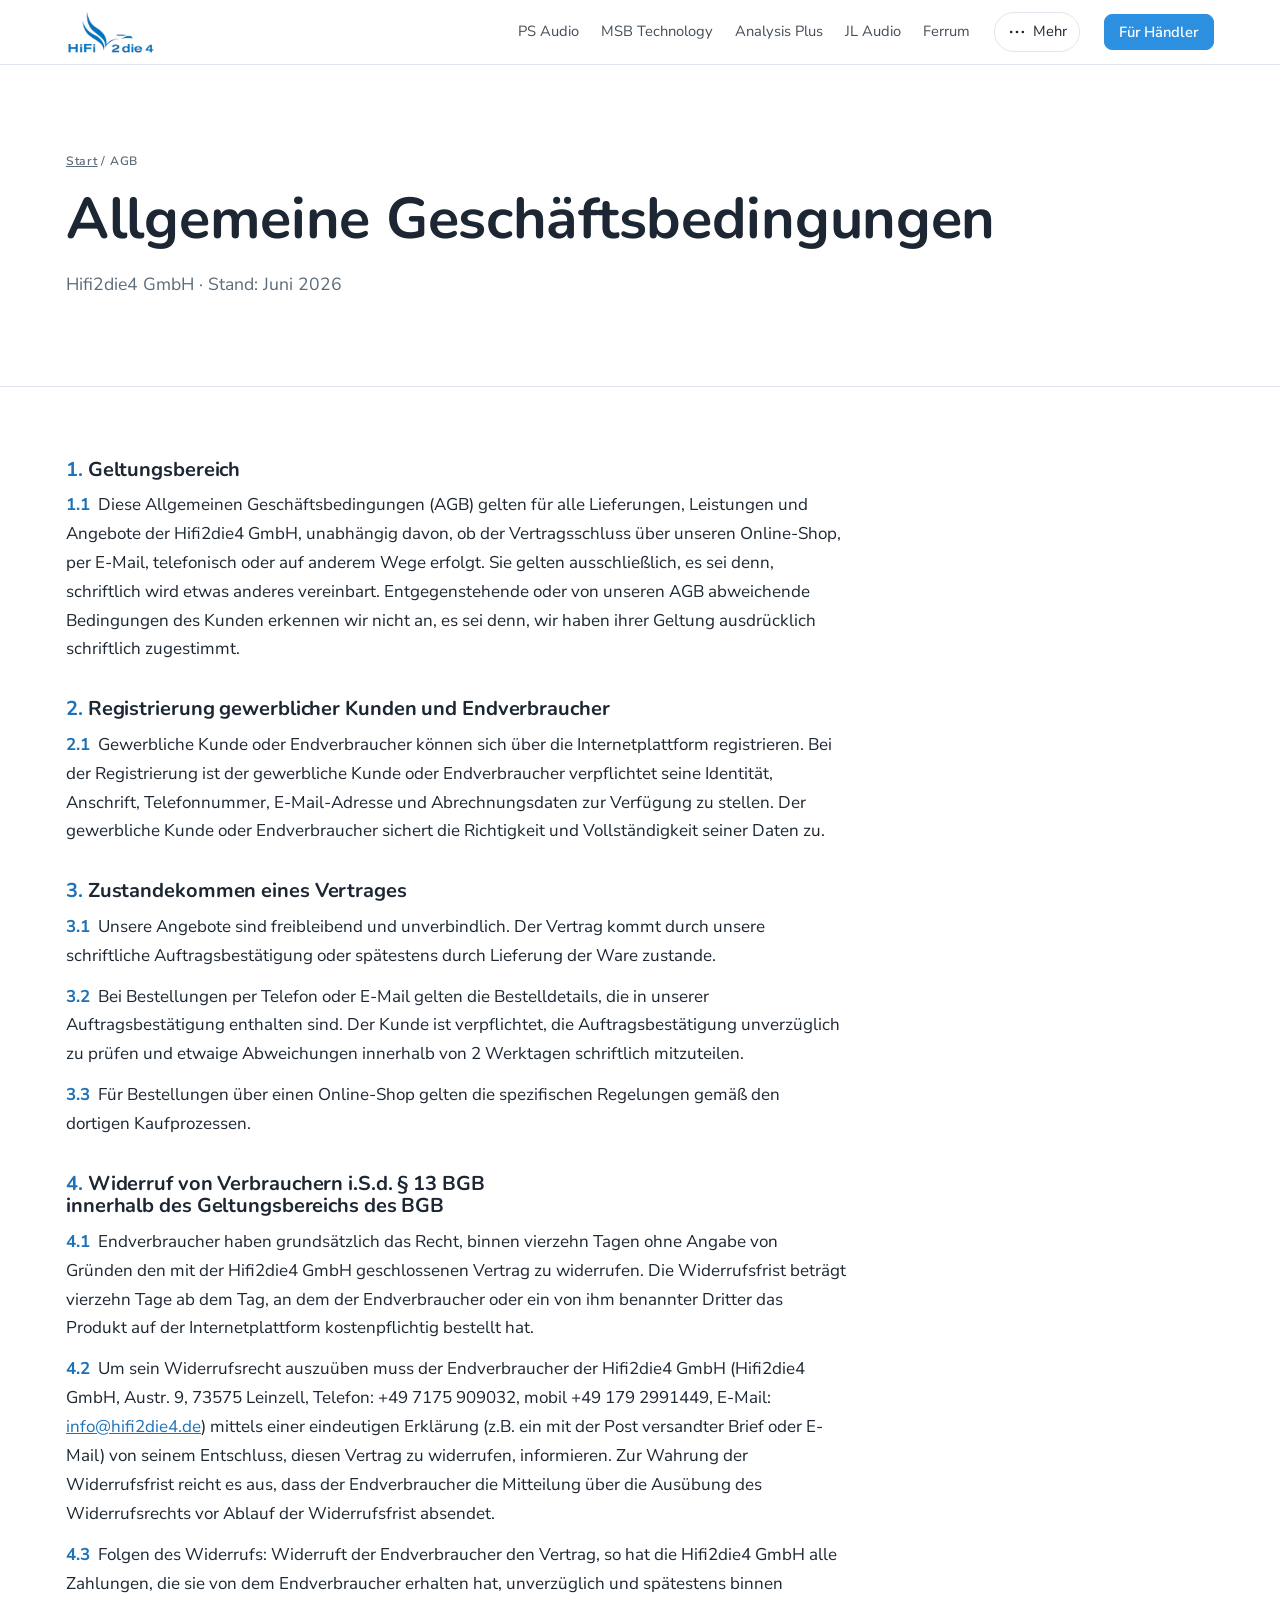
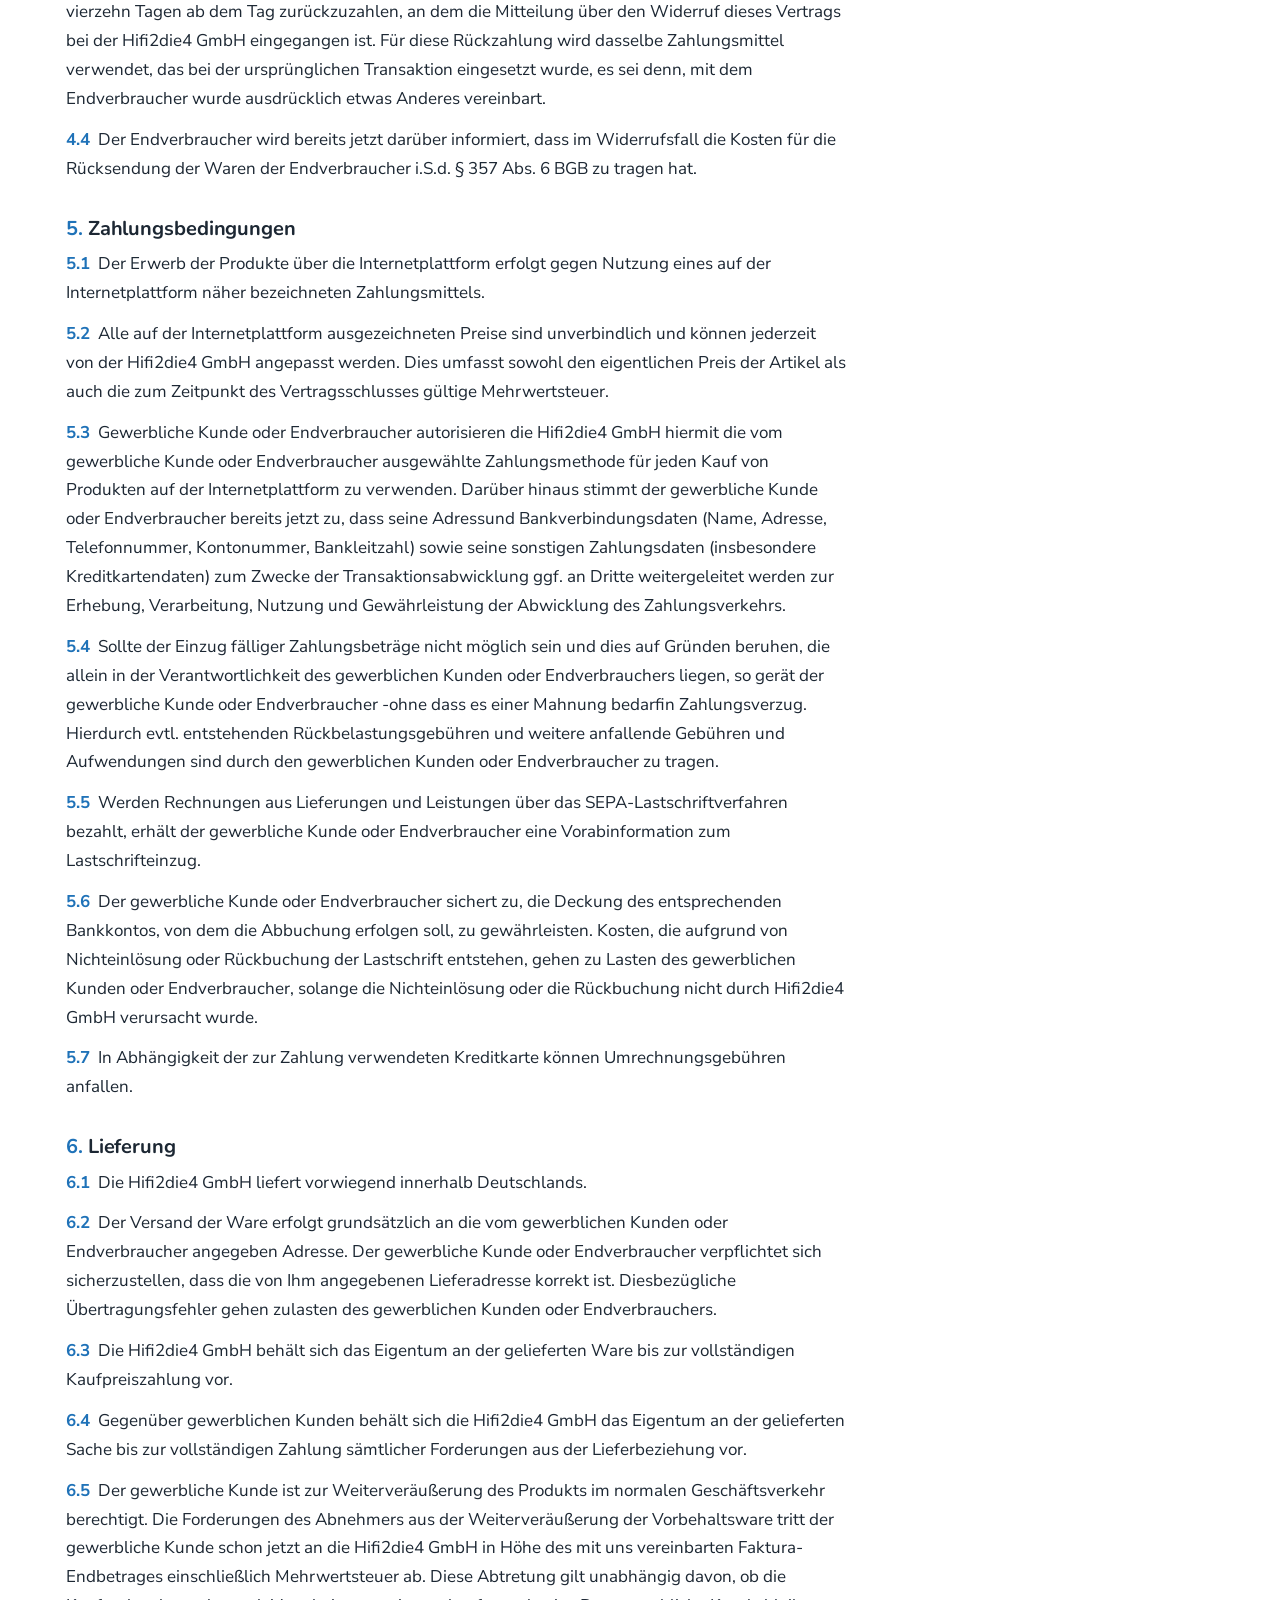
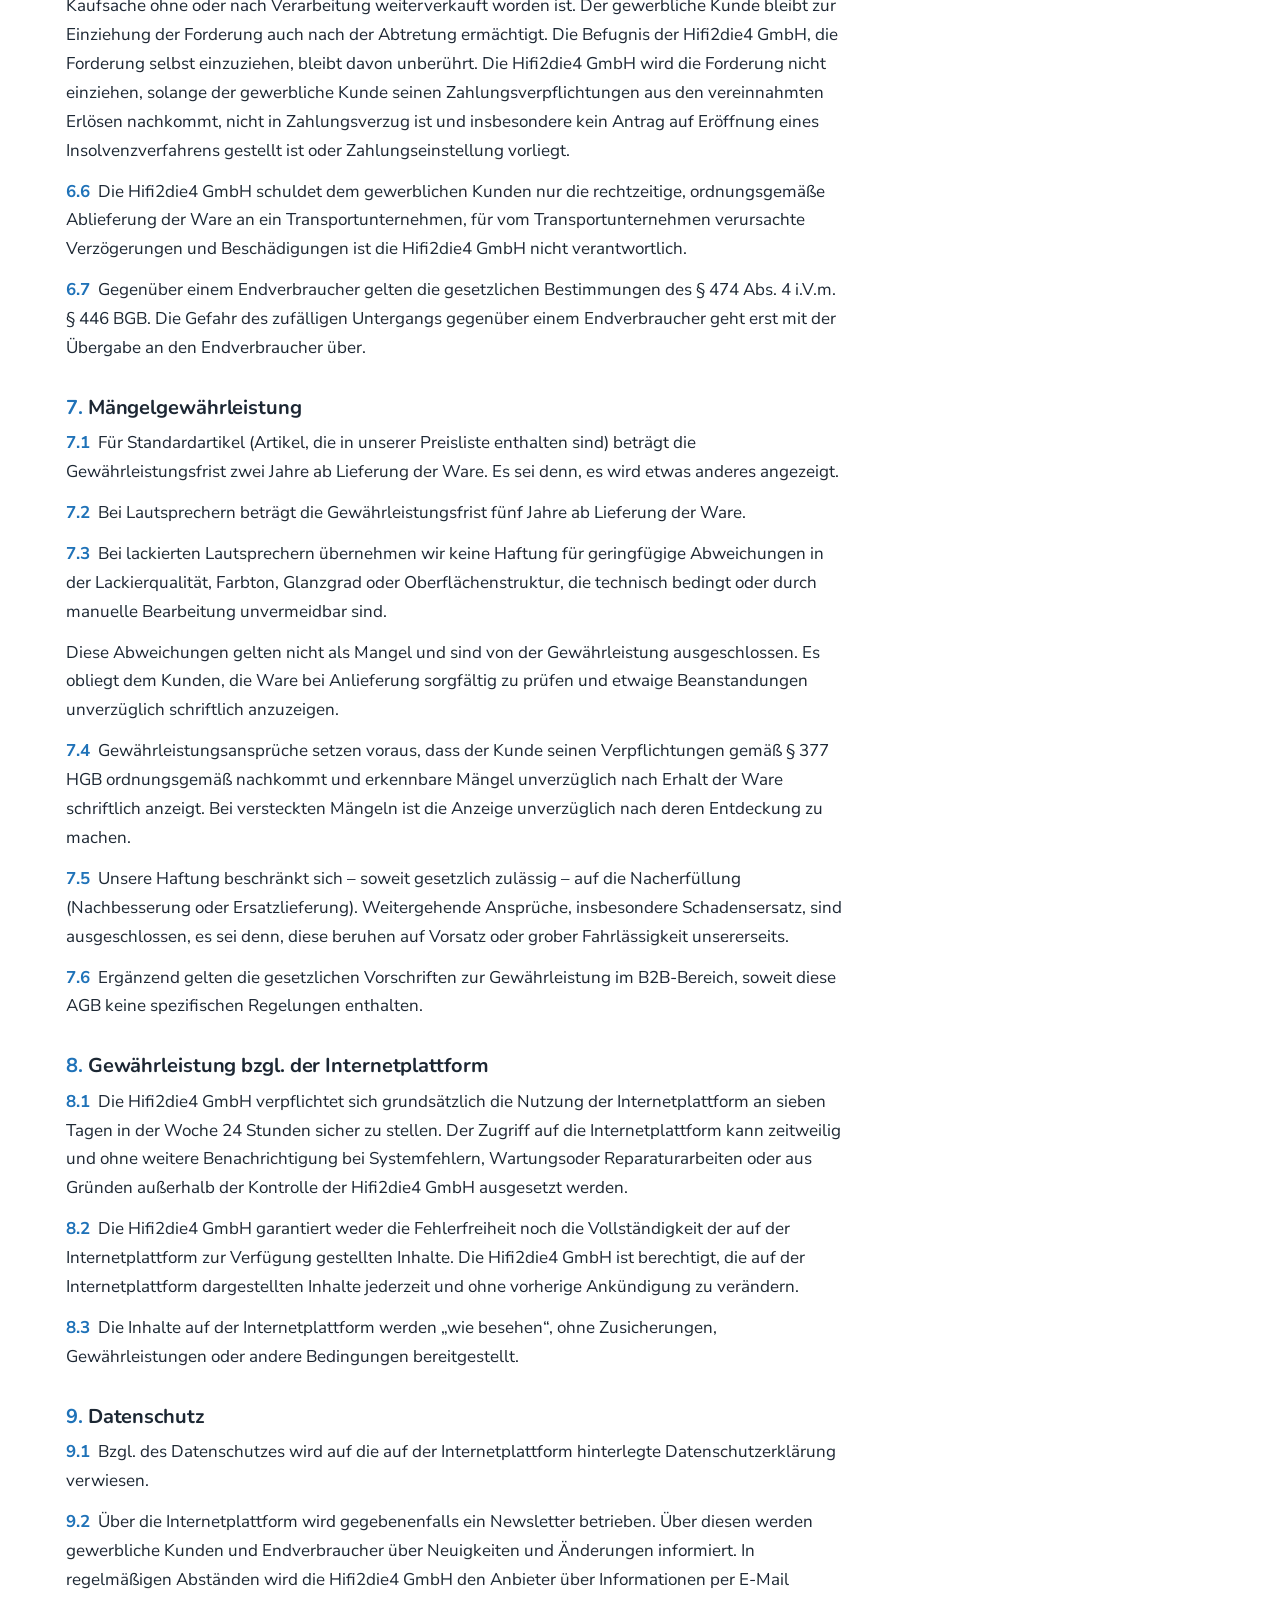
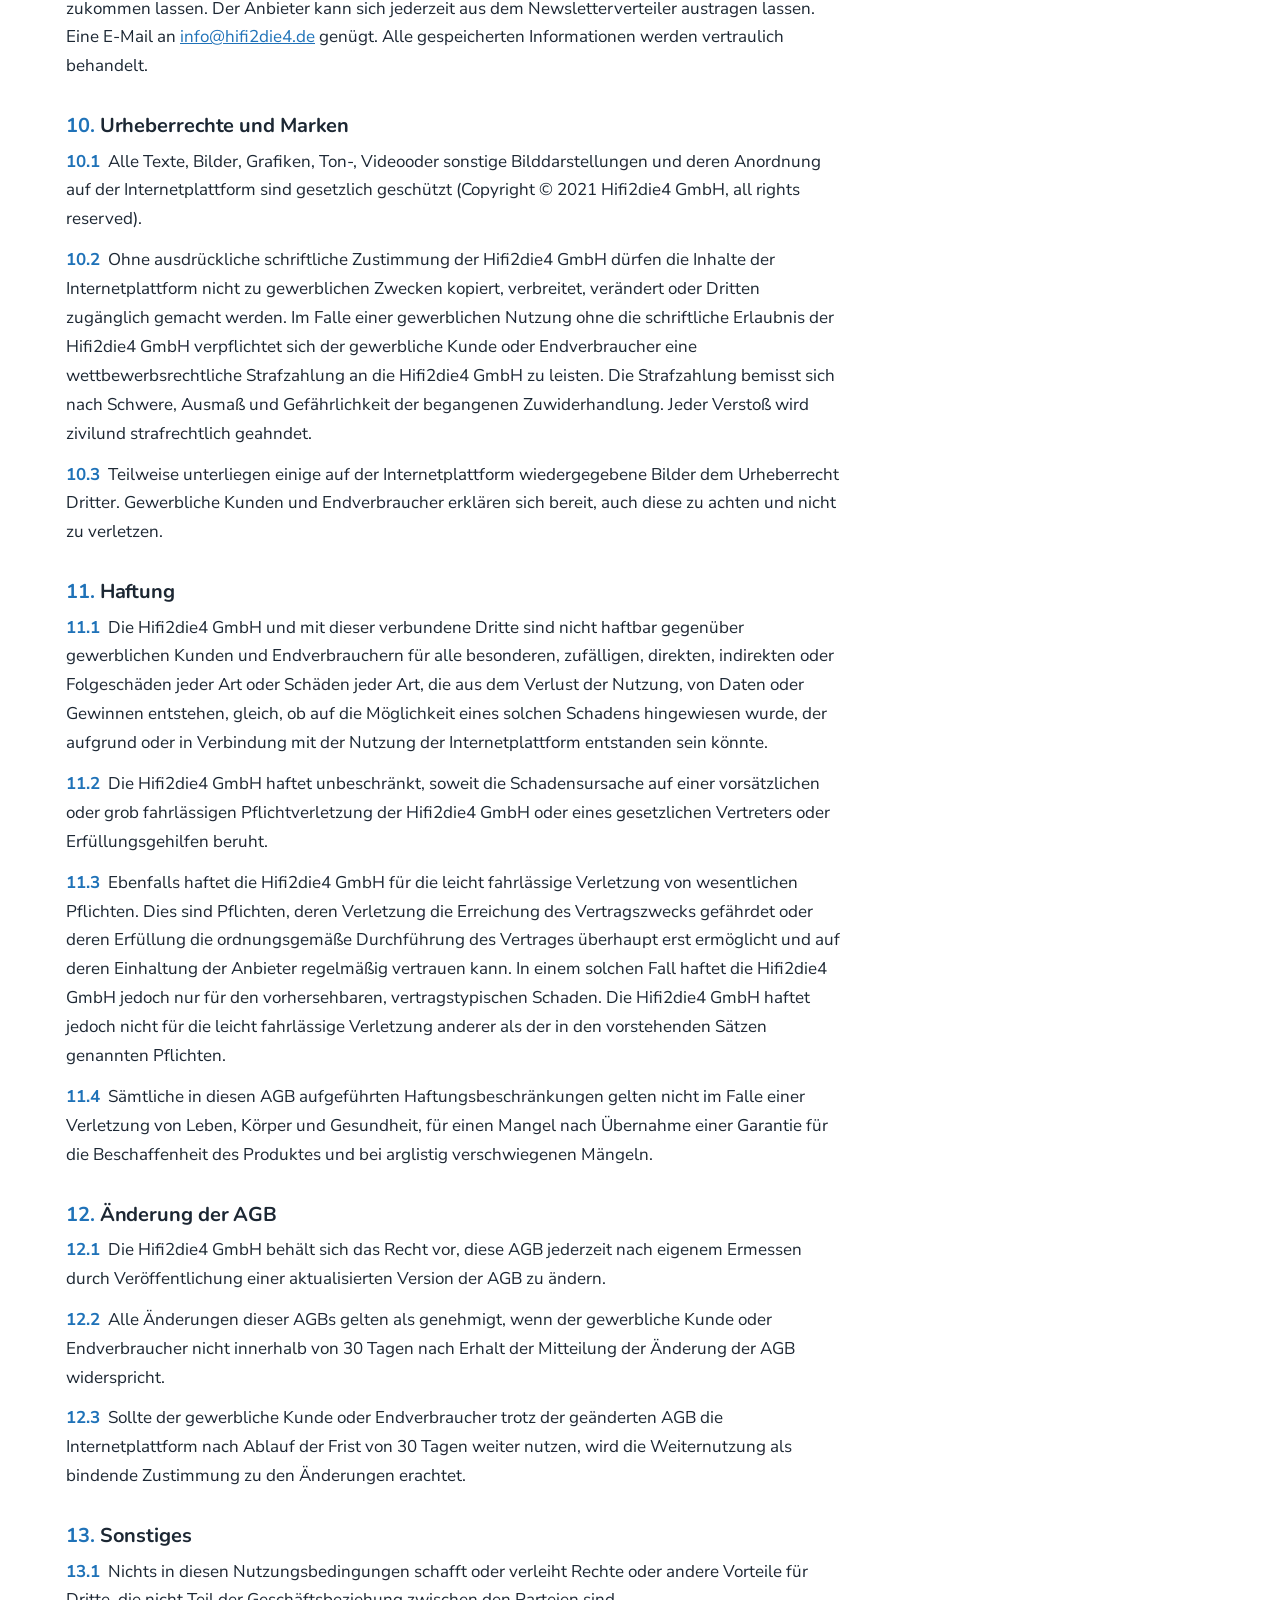
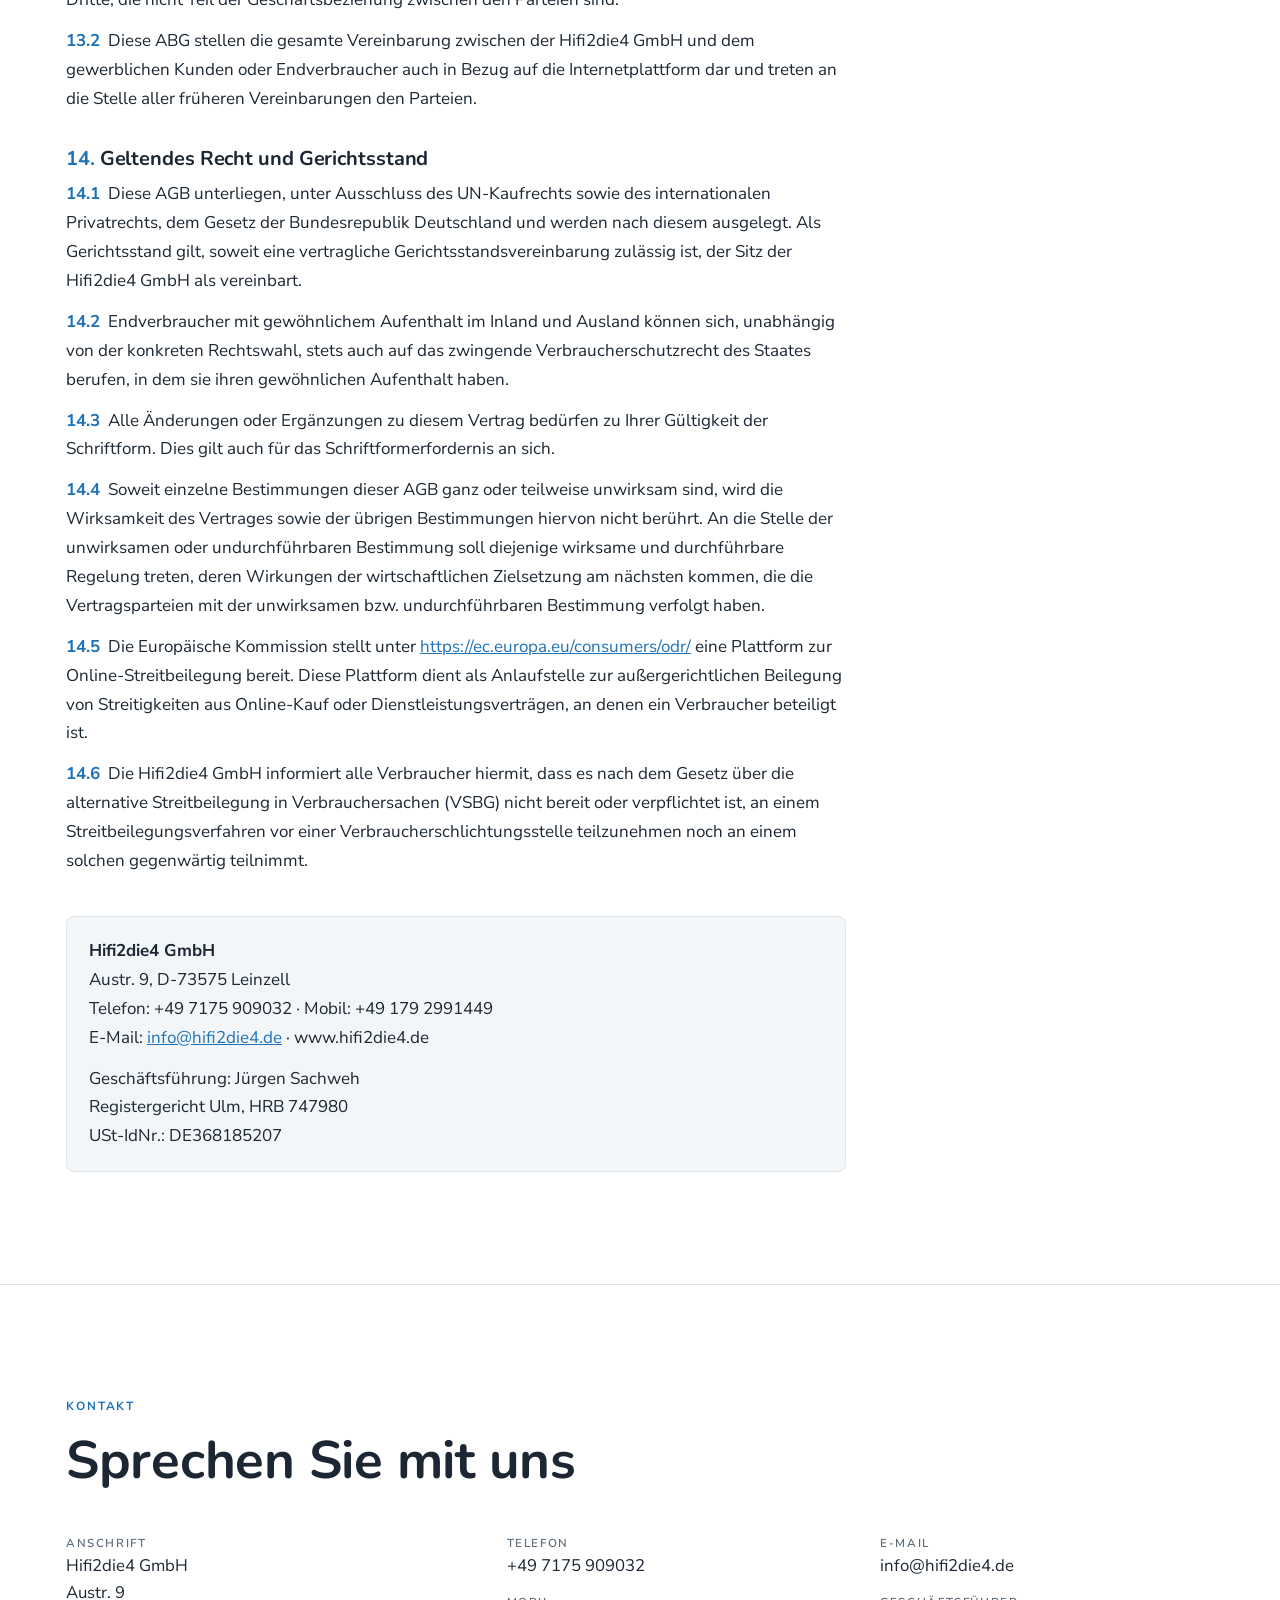
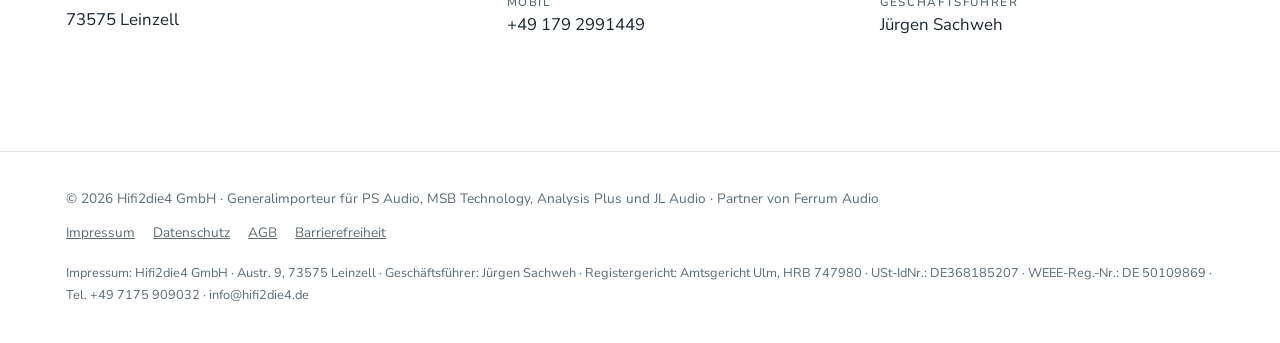
==== agb.html @ 5d8f7b79 "Impressum, AGB und Barrierefreiheitserklärung Co-Authored-By: Claude Opus 5.5 (1M context) <noreply@" ====
<!doctype html>
<html lang="de">
<head>
<meta name="robots" content="noindex, nofollow">
<meta charset="utf-8">
<meta name="viewport" content="width=device-width, initial-scale=1, viewport-fit=cover">
<title>Allgemeine Geschäftsbedingungen · Hifi2Die4</title>
<meta name="description" content="Hifi2die4 GmbH: Generalimporteur für PS Audio, MSB Technology, Analysis Plus und JL Audio, Partner von Ferrum Audio. Vertrieb an den Fachhandel in Deutschland und Österreich.">
<link rel="preconnect" href="https://fonts.googleapis.com">
<link rel="preconnect" href="https://fonts.gstatic.com" crossorigin>
<link rel="stylesheet" href="https://fonts.googleapis.com/css2?family=Nunito:wght@600;700;800&family=Nunito+Sans:opsz,wght@6..12,400;6..12,600;6..12,700&display=swap">
<link rel="stylesheet" href="assets/style.css?v=202610231520">
<style>body{margin:0}img{max-width:100%}[hidden]{display:none!important}</style>
</head>
<body>
<header class="top">
  <div class="wrap">
    <a class="brandmark" href="index.html" aria-label="Hifi2Die4 Startseite"><img src="assets/logo-crop.png" alt="HiFi 2 die 4"></a>
    <nav class="nav" aria-label="Hauptnavigation">
    <a href="ps-audio.html">PS Audio</a>
    <a href="msb-technology.html">MSB Technology</a>
    <a href="analysis-plus.html">Analysis Plus</a>
    <a href="jl-audio.html">JL Audio</a>
    <a href="ferrum-audio.html">Ferrum</a>
    </nav>
    <details class="more-menu">
      <summary aria-label="Weitere Seiten: Service, Testberichte, Kontakt"><span class="ico"><svg viewBox="0 0 24 24" aria-hidden="true"><circle cx="5" cy="12" r="1.6"/><circle cx="12" cy="12" r="1.6"/><circle cx="19" cy="12" r="1.6"/></svg></span><span class="lbl">Mehr</span></summary>
      <div class="menu-panel">
        <div class="menu-brands"><a href="ps-audio.html">PS Audio</a><a href="msb-technology.html">MSB Technology</a><a href="analysis-plus.html">Analysis Plus</a><a href="jl-audio.html">JL Audio</a><a href="ferrum-audio.html">Ferrum</a></div>
        <a href="index.html#service"><span class="ico"><svg viewBox="0 0 24 24" aria-hidden="true"><path d="M14.7 6.3a4 4 0 0 0-5.4 5.1L4 16.7V20h3.3l5.3-5.3a4 4 0 0 0 5.1-5.4l-2.6 2.6-2.4-.6-.6-2.4z"/></svg></span><span><strong>Service</strong><small>Probehören, Einstellhilfe, Reparatur</small></span></a>
        <a href="index.html#testberichte"><span class="ico"><svg viewBox="0 0 24 24" aria-hidden="true"><rect x="4" y="4" width="16" height="16" rx="3"/><path d="M8 9h8M8 13h8M8 17h5"/></svg></span><span><strong>Testberichte</strong><small>Tests aus der Fachpresse</small></span></a>
        <a href="#kontakt"><span class="ico"><svg viewBox="0 0 24 24" aria-hidden="true"><path d="M6.6 4h2.6l1.3 4-2 1.3a11 11 0 0 0 6.2 6.2l1.3-2 4 1.3v2.6A2 2 0 0 1 18 20 14 14 0 0 1 4 6a2 2 0 0 1 2.6-2z"/></svg></span><span><strong>Kontakt</strong><small>Telefon, E-Mail, Anschrift</small></span></a>
      </div>
    </details>
    <a class="btn" href="index.html#haendler">Für Händler</a>
  </div>
</header>
<main>
<div class="page-head legal-head">
  <div class="wrap">
    <div class="copy">
      <span class="crumbs"><a href="index.html">Start</a> / AGB</span>
      <h1>Allgemeine Geschäftsbedingungen</h1>
      <p>Hifi2die4 GmbH · Stand: Juni 2026</p>
    </div>
  </div>
</div>

<section class="legal-page">
  <div class="wrap prose agb">
<h2><span>1.</span> Geltungsbereich</h2>
<p><span class="no">1.1</span> Diese Allgemeinen Geschäftsbedingungen (AGB) gelten für alle Lieferungen, Leistungen und Angebote der Hifi2die4 GmbH, unabhängig davon, ob der Vertragsschluss über unseren Online-Shop, per E-Mail, telefonisch oder auf anderem Wege erfolgt. Sie gelten ausschließlich, es sei denn, schriftlich wird etwas anderes vereinbart. Entgegenstehende oder von unseren AGB abweichende Bedingungen des Kunden erkennen wir nicht an, es sei denn, wir haben ihrer Geltung ausdrücklich schriftlich zugestimmt.</p>
<h2><span>2.</span> Registrierung gewerblicher Kunden und Endverbraucher</h2>
<p><span class="no">2.1</span> Gewerbliche Kunde oder Endverbraucher können sich über die Internetplattform registrieren. Bei der Registrierung ist der gewerbliche Kunde oder Endverbraucher verpflichtet seine Identität, Anschrift, Telefonnummer, E-Mail-Adresse und Abrechnungsdaten zur Verfügung zu stellen. Der gewerbliche Kunde oder Endverbraucher sichert die Richtigkeit und Vollständigkeit seiner Daten zu.</p>
<h2><span>3.</span> Zustandekommen eines Vertrages</h2>
<p><span class="no">3.1</span> Unsere Angebote sind freibleibend und unverbindlich. Der Vertrag kommt durch unsere schriftliche Auftragsbestätigung oder spätestens durch Lieferung der Ware zustande.</p>
<p><span class="no">3.2</span> Bei Bestellungen per Telefon oder E-Mail gelten die Bestelldetails, die in unserer Auftragsbestätigung enthalten sind. Der Kunde ist verpflichtet, die Auftragsbestätigung unverzüglich zu prüfen und etwaige Abweichungen innerhalb von 2 Werktagen schriftlich mitzuteilen.</p>
<p><span class="no">3.3</span> Für Bestellungen über einen Online-Shop gelten die spezifischen Regelungen gemäß den dortigen Kaufprozessen.</p>
<h2><span>4.</span> Widerruf von Verbrauchern i.S.d. § 13 BGB innerhalb des Geltungsbereichs des BGB</h2>
<p><span class="no">4.1</span> Endverbraucher haben grundsätzlich das Recht, binnen vierzehn Tagen ohne Angabe von Gründen den mit der Hifi2die4 GmbH geschlossenen Vertrag zu widerrufen. Die Widerrufsfrist beträgt vierzehn Tage ab dem Tag, an dem der Endverbraucher oder ein von ihm benannter Dritter das Produkt auf der Internetplattform kostenpflichtig bestellt hat.</p>
<p><span class="no">4.2</span> Um sein Widerrufsrecht auszuüben muss der Endverbraucher der Hifi2die4 GmbH (Hifi2die4 GmbH, Austr. 9, 73575 Leinzell, Telefon: +49 7175 909032, mobil +49 179 2991449, E-Mail: <a href="mailto:info@hifi2die4.de">info@hifi2die4.de</a>) mittels einer eindeutigen Erklärung (z.B. ein mit der Post versandter Brief oder E-Mail) von seinem Entschluss, diesen Vertrag zu widerrufen, informieren. Zur Wahrung der Widerrufsfrist reicht es aus, dass der Endverbraucher die Mitteilung über die Ausübung des Widerrufsrechts vor Ablauf der Widerrufsfrist absendet.</p>
<p><span class="no">4.3</span> Folgen des Widerrufs: Widerruft der Endverbraucher den Vertrag, so hat die Hifi2die4 GmbH alle Zahlungen, die sie von dem Endverbraucher erhalten hat, unverzüglich und spätestens binnen vierzehn Tagen ab dem Tag zurückzuzahlen, an dem die Mitteilung über den Widerruf dieses Vertrags bei der Hifi2die4 GmbH eingegangen ist. Für diese Rückzahlung wird dasselbe Zahlungsmittel verwendet, das bei der ursprünglichen Transaktion eingesetzt wurde, es sei denn, mit dem Endverbraucher wurde ausdrücklich etwas Anderes vereinbart.</p>
<p><span class="no">4.4</span> Der Endverbraucher wird bereits jetzt darüber informiert, dass im Widerrufsfall die Kosten für die Rücksendung der Waren der Endverbraucher i.S.d. § 357 Abs. 6 BGB zu tragen hat.</p>
<h2><span>5.</span> Zahlungsbedingungen</h2>
<p><span class="no">5.1</span> Der Erwerb der Produkte über die Internetplattform erfolgt gegen Nutzung eines auf der Internetplattform näher bezeichneten Zahlungsmittels.</p>
<p><span class="no">5.2</span> Alle auf der Internetplattform ausgezeichneten Preise sind unverbindlich und können jederzeit von der Hifi2die4 GmbH angepasst werden. Dies umfasst sowohl den eigentlichen Preis der Artikel als auch die zum Zeitpunkt des Vertragsschlusses gültige Mehrwertsteuer.</p>
<p><span class="no">5.3</span> Gewerbliche Kunde oder Endverbraucher autorisieren die Hifi2die4 GmbH hiermit die vom gewerbliche Kunde oder Endverbraucher ausgewählte Zahlungsmethode für jeden Kauf von Produkten auf der Internetplattform zu verwenden. Darüber hinaus stimmt der gewerbliche Kunde oder Endverbraucher bereits jetzt zu, dass seine Adressund Bankverbindungsdaten (Name, Adresse, Telefonnummer, Kontonummer, Bankleitzahl) sowie seine sonstigen Zahlungsdaten (insbesondere Kreditkartendaten) zum Zwecke der Transaktionsabwicklung ggf. an Dritte weitergeleitet werden zur Erhebung, Verarbeitung, Nutzung und Gewährleistung der Abwicklung des Zahlungsverkehrs.</p>
<p><span class="no">5.4</span> Sollte der Einzug fälliger Zahlungsbeträge nicht möglich sein und dies auf Gründen beruhen, die allein in der Verantwortlichkeit des gewerblichen Kunden oder Endverbrauchers liegen, so gerät der gewerbliche Kunde oder Endverbraucher -ohne dass es einer Mahnung bedarfin Zahlungsverzug. Hierdurch evtl. entstehenden Rückbelastungsgebühren und weitere anfallende Gebühren und Aufwendungen sind durch den gewerblichen Kunden oder Endverbraucher zu tragen.</p>
<p><span class="no">5.5</span> Werden Rechnungen aus Lieferungen und Leistungen über das SEPA-Lastschriftverfahren bezahlt, erhält der gewerbliche Kunde oder Endverbraucher eine Vorabinformation zum Lastschrifteinzug.</p>
<p><span class="no">5.6</span> Der gewerbliche Kunde oder Endverbraucher sichert zu, die Deckung des entsprechenden Bankkontos, von dem die Abbuchung erfolgen soll, zu gewährleisten. Kosten, die aufgrund von Nichteinlösung oder Rückbuchung der Lastschrift entstehen, gehen zu Lasten des gewerblichen Kunden oder Endverbraucher, solange die Nichteinlösung oder die Rückbuchung nicht durch Hifi2die4 GmbH verursacht wurde.</p>
<p><span class="no">5.7</span> In Abhängigkeit der zur Zahlung verwendeten Kreditkarte können Umrechnungsgebühren anfallen.</p>
<h2><span>6.</span> Lieferung</h2>
<p><span class="no">6.1</span> Die Hifi2die4 GmbH liefert vorwiegend innerhalb Deutschlands.</p>
<p><span class="no">6.2</span> Der Versand der Ware erfolgt grundsätzlich an die vom gewerblichen Kunden oder Endverbraucher angegeben Adresse. Der gewerbliche Kunde oder Endverbraucher verpflichtet sich sicherzustellen, dass die von Ihm angegebenen Lieferadresse korrekt ist. Diesbezügliche Übertragungsfehler gehen zulasten des gewerblichen Kunden oder Endverbrauchers.</p>
<p><span class="no">6.3</span> Die Hifi2die4 GmbH behält sich das Eigentum an der gelieferten Ware bis zur vollständigen Kaufpreiszahlung vor.</p>
<p><span class="no">6.4</span> Gegenüber gewerblichen Kunden behält sich die Hifi2die4 GmbH das Eigentum an der gelieferten Sache bis zur vollständigen Zahlung sämtlicher Forderungen aus der Lieferbeziehung vor.</p>
<p><span class="no">6.5</span> Der gewerbliche Kunde ist zur Weiterveräußerung des Produkts im normalen Geschäftsverkehr berechtigt. Die Forderungen des Abnehmers aus der Weiterveräußerung der Vorbehaltsware tritt der gewerbliche Kunde schon jetzt an die Hifi2die4 GmbH in Höhe des mit uns vereinbarten Faktura-Endbetrages einschließlich Mehrwertsteuer ab. Diese Abtretung gilt unabhängig davon, ob die Kaufsache ohne oder nach Verarbeitung weiterverkauft worden ist. Der gewerbliche Kunde bleibt zur Einziehung der Forderung auch nach der Abtretung ermächtigt. Die Befugnis der Hifi2die4 GmbH, die Forderung selbst einzuziehen, bleibt davon unberührt. Die Hifi2die4 GmbH wird die Forderung nicht einziehen, solange der gewerbliche Kunde seinen Zahlungsverpflichtungen aus den vereinnahmten Erlösen nachkommt, nicht in Zahlungsverzug ist und insbesondere kein Antrag auf Eröffnung eines Insolvenzverfahrens gestellt ist oder Zahlungseinstellung vorliegt.</p>
<p><span class="no">6.6</span> Die Hifi2die4 GmbH schuldet dem gewerblichen Kunden nur die rechtzeitige, ordnungsgemäße Ablieferung der Ware an ein Transportunternehmen, für vom Transportunternehmen verursachte Verzögerungen und Beschädigungen ist die Hifi2die4 GmbH nicht verantwortlich.</p>
<p><span class="no">6.7</span> Gegenüber einem Endverbraucher gelten die gesetzlichen Bestimmungen des § 474 Abs. 4 i.V.m. § 446 BGB. Die Gefahr des zufälligen Untergangs gegenüber einem Endverbraucher geht erst mit der Übergabe an den Endverbraucher über.</p>
<h2><span>7.</span> Mängelgewährleistung</h2>
<p><span class="no">7.1</span> Für Standardartikel (Artikel, die in unserer Preisliste enthalten sind) beträgt die Gewährleistungsfrist zwei Jahre ab Lieferung der Ware. Es sei denn, es wird etwas anderes angezeigt.</p>
<p><span class="no">7.2</span> Bei Lautsprechern beträgt die Gewährleistungsfrist fünf Jahre ab Lieferung der Ware.</p>
<p><span class="no">7.3</span> Bei lackierten Lautsprechern übernehmen wir keine Haftung für geringfügige Abweichungen in der Lackierqualität, Farbton, Glanzgrad oder Oberflächenstruktur, die technisch bedingt oder durch manuelle Bearbeitung unvermeidbar sind.</p>
<p>Diese Abweichungen gelten nicht als Mangel und sind von der Gewährleistung ausgeschlossen. Es obliegt dem Kunden, die Ware bei Anlieferung sorgfältig zu prüfen und etwaige Beanstandungen unverzüglich schriftlich anzuzeigen.</p>
<p><span class="no">7.4</span> Gewährleistungsansprüche setzen voraus, dass der Kunde seinen Verpflichtungen gemäß § 377 HGB ordnungsgemäß nachkommt und erkennbare Mängel unverzüglich nach Erhalt der Ware schriftlich anzeigt. Bei versteckten Mängeln ist die Anzeige unverzüglich nach deren Entdeckung zu machen.</p>
<p><span class="no">7.5</span> Unsere Haftung beschränkt sich – soweit gesetzlich zulässig – auf die Nacherfüllung (Nachbesserung oder Ersatzlieferung). Weitergehende Ansprüche, insbesondere Schadensersatz, sind ausgeschlossen, es sei denn, diese beruhen auf Vorsatz oder grober Fahrlässigkeit unsererseits.</p>
<p><span class="no">7.6</span> Ergänzend gelten die gesetzlichen Vorschriften zur Gewährleistung im B2B-Bereich, soweit diese AGB keine spezifischen Regelungen enthalten.</p>
<h2><span>8.</span> Gewährleistung bzgl. der Internetplattform</h2>
<p><span class="no">8.1</span> Die Hifi2die4 GmbH verpflichtet sich grundsätzlich die Nutzung der Internetplattform an sieben Tagen in der Woche 24 Stunden sicher zu stellen. Der Zugriff auf die Internetplattform kann zeitweilig und ohne weitere Benachrichtigung bei Systemfehlern, Wartungsoder Reparaturarbeiten oder aus Gründen außerhalb der Kontrolle der Hifi2die4 GmbH ausgesetzt werden.</p>
<p><span class="no">8.2</span> Die Hifi2die4 GmbH garantiert weder die Fehlerfreiheit noch die Vollständigkeit der auf der Internetplattform zur Verfügung gestellten Inhalte. Die Hifi2die4 GmbH ist berechtigt, die auf der Internetplattform dargestellten Inhalte jederzeit und ohne vorherige Ankündigung zu verändern.</p>
<p><span class="no">8.3</span> Die Inhalte auf der Internetplattform werden „wie besehen“, ohne Zusicherungen, Gewährleistungen oder andere Bedingungen bereitgestellt.</p>
<h2><span>9.</span> Datenschutz</h2>
<p><span class="no">9.1</span> Bzgl. des Datenschutzes wird auf die auf der Internetplattform hinterlegte Datenschutzerklärung verwiesen.</p>
<p><span class="no">9.2</span> Über die Internetplattform wird gegebenenfalls ein Newsletter betrieben. Über diesen werden gewerbliche Kunden und Endverbraucher über Neuigkeiten und Änderungen informiert. In regelmäßigen Abständen wird die Hifi2die4 GmbH den Anbieter über Informationen per E-Mail zukommen lassen. Der Anbieter kann sich jederzeit aus dem Newsletterverteiler austragen lassen. Eine E-Mail an <a href="mailto:info@hifi2die4.de">info@hifi2die4.de</a> genügt. Alle gespeicherten Informationen werden vertraulich behandelt.</p>
<h2><span>10.</span> Urheberrechte und Marken</h2>
<p><span class="no">10.1</span> Alle Texte, Bilder, Grafiken, Ton-, Videooder sonstige Bilddarstellungen und deren Anordnung auf der Internetplattform sind gesetzlich geschützt (Copyright © 2021 Hifi2die4 GmbH, all rights reserved).</p>
<p><span class="no">10.2</span> Ohne ausdrückliche schriftliche Zustimmung der Hifi2die4 GmbH dürfen die Inhalte der Internetplattform nicht zu gewerblichen Zwecken kopiert, verbreitet, verändert oder Dritten zugänglich gemacht werden. Im Falle einer gewerblichen Nutzung ohne die schriftliche Erlaubnis der Hifi2die4 GmbH verpflichtet sich der gewerbliche Kunde oder Endverbraucher eine wettbewerbsrechtliche Strafzahlung an die Hifi2die4 GmbH zu leisten. Die Strafzahlung bemisst sich nach Schwere, Ausmaß und Gefährlichkeit der begangenen Zuwiderhandlung. Jeder Verstoß wird zivilund strafrechtlich geahndet.</p>
<p><span class="no">10.3</span> Teilweise unterliegen einige auf der Internetplattform wiedergegebene Bilder dem Urheberrecht Dritter. Gewerbliche Kunden und Endverbraucher erklären sich bereit, auch diese zu achten und nicht zu verletzen.</p>
<h2><span>11.</span> Haftung</h2>
<p><span class="no">11.1</span> Die Hifi2die4 GmbH und mit dieser verbundene Dritte sind nicht haftbar gegenüber gewerblichen Kunden und Endverbrauchern für alle besonderen, zufälligen, direkten, indirekten oder Folgeschäden jeder Art oder Schäden jeder Art, die aus dem Verlust der Nutzung, von Daten oder Gewinnen entstehen, gleich, ob auf die Möglichkeit eines solchen Schadens hingewiesen wurde, der aufgrund oder in Verbindung mit der Nutzung der Internetplattform entstanden sein könnte.</p>
<p><span class="no">11.2</span> Die Hifi2die4 GmbH haftet unbeschränkt, soweit die Schadensursache auf einer vorsätzlichen oder grob fahrlässigen Pflichtverletzung der Hifi2die4 GmbH oder eines gesetzlichen Vertreters oder Erfüllungsgehilfen beruht.</p>
<p><span class="no">11.3</span> Ebenfalls haftet die Hifi2die4 GmbH für die leicht fahrlässige Verletzung von wesentlichen Pflichten. Dies sind Pflichten, deren Verletzung die Erreichung des Vertragszwecks gefährdet oder deren Erfüllung die ordnungsgemäße Durchführung des Vertrages überhaupt erst ermöglicht und auf deren Einhaltung der Anbieter regelmäßig vertrauen kann. In einem solchen Fall haftet die Hifi2die4 GmbH jedoch nur für den vorhersehbaren, vertragstypischen Schaden. Die Hifi2die4 GmbH haftet jedoch nicht für die leicht fahrlässige Verletzung anderer als der in den vorstehenden Sätzen genannten Pflichten.</p>
<p><span class="no">11.4</span> Sämtliche in diesen AGB aufgeführten Haftungsbeschränkungen gelten nicht im Falle einer Verletzung von Leben, Körper und Gesundheit, für einen Mangel nach Übernahme einer Garantie für die Beschaffenheit des Produktes und bei arglistig verschwiegenen Mängeln.</p>
<h2><span>12.</span> Änderung der AGB</h2>
<p><span class="no">12.1</span> Die Hifi2die4 GmbH behält sich das Recht vor, diese AGB jederzeit nach eigenem Ermessen durch Veröffentlichung einer aktualisierten Version der AGB zu ändern.</p>
<p><span class="no">12.2</span> Alle Änderungen dieser AGBs gelten als genehmigt, wenn der gewerbliche Kunde oder Endverbraucher nicht innerhalb von 30 Tagen nach Erhalt der Mitteilung der Änderung der AGB widerspricht.</p>
<p><span class="no">12.3</span> Sollte der gewerbliche Kunde oder Endverbraucher trotz der geänderten AGB die Internetplattform nach Ablauf der Frist von 30 Tagen weiter nutzen, wird die Weiternutzung als bindende Zustimmung zu den Änderungen erachtet.</p>
<h2><span>13.</span> Sonstiges</h2>
<p><span class="no">13.1</span> Nichts in diesen Nutzungsbedingungen schafft oder verleiht Rechte oder andere Vorteile für Dritte, die nicht Teil der Geschäftsbeziehung zwischen den Parteien sind.</p>
<p><span class="no">13.2</span> Diese ABG stellen die gesamte Vereinbarung zwischen der Hifi2die4 GmbH und dem gewerblichen Kunden oder Endverbraucher auch in Bezug auf die Internetplattform dar und treten an die Stelle aller früheren Vereinbarungen den Parteien.</p>
<h2><span>14.</span> Geltendes Recht und Gerichtsstand</h2>
<p><span class="no">14.1</span> Diese AGB unterliegen, unter Ausschluss des UN-Kaufrechts sowie des internationalen Privatrechts, dem Gesetz der Bundesrepublik Deutschland und werden nach diesem ausgelegt. Als Gerichtsstand gilt, soweit eine vertragliche Gerichtsstandsvereinbarung zulässig ist, der Sitz der Hifi2die4 GmbH als vereinbart.</p>
<p><span class="no">14.2</span> Endverbraucher mit gewöhnlichem Aufenthalt im Inland und Ausland können sich, unabhängig von der konkreten Rechtswahl, stets auch auf das zwingende Verbraucherschutzrecht des Staates berufen, in dem sie ihren gewöhnlichen Aufenthalt haben.</p>
<p><span class="no">14.3</span> Alle Änderungen oder Ergänzungen zu diesem Vertrag bedürfen zu Ihrer Gültigkeit der Schriftform. Dies gilt auch für das Schriftformerfordernis an sich.</p>
<p><span class="no">14.4</span> Soweit einzelne Bestimmungen dieser AGB ganz oder teilweise unwirksam sind, wird die Wirksamkeit des Vertrages sowie der übrigen Bestimmungen hiervon nicht berührt. An die Stelle der unwirksamen oder undurchführbaren Bestimmung soll diejenige wirksame und durchführbare Regelung treten, deren Wirkungen der wirtschaftlichen Zielsetzung am nächsten kommen, die die Vertragsparteien mit der unwirksamen bzw. undurchführbaren Bestimmung verfolgt haben.</p>
<p><span class="no">14.5</span> Die Europäische Kommission stellt unter <a href="https://ec.europa.eu/consumers/odr/" target="_blank" rel="noopener">https://ec.europa.eu/consumers/odr/</a> eine Plattform zur Online-Streitbeilegung bereit. Diese Plattform dient als Anlaufstelle zur außergerichtlichen Beilegung von Streitigkeiten aus Online-Kauf oder Dienstleistungsverträgen, an denen ein Verbraucher beteiligt ist.</p>
<p><span class="no">14.6</span> Die Hifi2die4 GmbH informiert alle Verbraucher hiermit, dass es nach dem Gesetz über die alternative Streitbeilegung in Verbrauchersachen (VSBG) nicht bereit oder verpflichtet ist, an einem Streitbeilegungsverfahren vor einer Verbraucherschlichtungsstelle teilzunehmen noch an einem solchen gegenwärtig teilnimmt.</p>    <div class="legal-box">
      <p><strong>Hifi2die4 GmbH</strong><br>Austr. 9, D-73575 Leinzell<br>Telefon: +49 7175 909032 · Mobil: +49 179 2991449<br>E-Mail: <a href="mailto:info@hifi2die4.de">info@hifi2die4.de</a> · www.hifi2die4.de</p>
      <p>Geschäftsführung: Jürgen Sachweh<br>Registergericht Ulm, HRB 747980<br>USt-IdNr.: DE368185207</p>
    </div>
  </div>
</section>
<section id="kontakt" class="brand-ch">
  <div class="wrap">
    <div class="sec-head">
      <span class="eyebrow">Kontakt</span>
      <h2>Sprechen Sie mit uns</h2>
    </div>
    <div class="contact">
      <dl><div><dt>Anschrift</dt><dd>Hifi2die4 GmbH<br>Austr. 9<br>73575 Leinzell</dd></div></dl>
      <dl><div><dt>Telefon</dt><dd>+49 7175 909032</dd></div><div><dt>Mobil</dt><dd>+49 179 2991449</dd></div></dl>
      <dl><div><dt>E-Mail</dt><dd>info@hifi2die4.de</dd></div><div><dt>Geschäftsführer</dt><dd>Jürgen Sachweh</dd></div></dl>
    </div>
  </div>
</section>
</main>
<script>
(function(){var m=document.querySelector('.more-menu');if(!m)return;document.addEventListener('click',function(e){if(m.open&&(!m.contains(e.target)||e.target.closest('.menu-panel a')))m.open=false;});document.addEventListener('keydown',function(e){if(e.key==='Escape')m.open=false;});})();
</script>
<footer>
  <div class="wrap">
    <span>© 2026 Hifi2die4 GmbH · Generalimporteur für PS Audio, MSB Technology, Analysis Plus und JL Audio · Partner von Ferrum Audio</span>
    <nav aria-label="Rechtliches"><a href="impressum.html">Impressum</a><a href="#datenschutz">Datenschutz</a><a href="agb.html">AGB</a><a href="barrierefreiheit.html">Barrierefreiheit</a></nav>
  </div>
  <div class="wrap legal">Impressum: Hifi2die4 GmbH · Austr. 9, 73575 Leinzell · Geschäftsführer: Jürgen Sachweh · Registergericht: Amtsgericht Ulm, HRB 747980 · USt-IdNr.: DE368185207 · WEEE-Reg.-Nr.: DE 50109869 · Tel. +49 7175 909032 · info@hifi2die4.de</div>
</footer>
</body>
</html>
---- assets/style.css ----
/* Layout: heller Vorführraum. Ein großes Bild als Bühne, danach Marken als ruhige Kapitel mit Spezifikationsleisten wie auf einer Gerätefront. */
:root{
  --ink:#ffffff;        /* Hintergrund weiß */
  --panel:#f3f6f9;      /* abgesetzte Flächen, kühles Hellgrau */
  --line:#dfe5ec;       /* Haarlinien */
  --text:#1c2733;       /* Fließtext, Anthrazit mit Blaustich */
  --muted:#5c6b7a;      /* Nebentext */
  --blue:#2d8fe0;       /* Logo-Blau */
  --blue-soft:#1f72b8;  /* Blau für Text auf weiß */
  --silver:#9aa6b2;     /* Rahmen, gebürstetes Aluminium */
  --paper:#ffffff;      /* Produktfläche */
  --shade:#eef3f8;      /* Tabellenkopf */
  --f-display:"Nunito","Varela Round","Segoe UI",system-ui,sans-serif;
  --f-body:"Nunito Sans","Segoe UI",system-ui,sans-serif;
  --f-mono:"Nunito Sans","Segoe UI",system-ui,sans-serif;
  --wrap:1180px;
  color-scheme:light;
}
*{box-sizing:border-box}
html{scroll-behavior:smooth;scroll-padding-top:72px}
@media (prefers-reduced-motion:reduce){html{scroll-behavior:auto}*{transition:none!important;animation:none!important}}
body{background:var(--ink);color:var(--text);font-family:var(--f-body);font-size:17px;line-height:1.6;-webkit-font-smoothing:antialiased}
body::before{content:"";position:fixed;inset:0 0 auto;height:env(safe-area-inset-top,0px);z-index:10;background:var(--ink)}
a{color:var(--blue-soft)}
a:focus-visible,button:focus-visible,input:focus-visible,select:focus-visible,textarea:focus-visible{outline:2px solid var(--blue);outline-offset:3px}
.wrap{max-width:var(--wrap);margin:0 auto;padding-left:max(16px,env(safe-area-inset-left,0px));padding-right:max(16px,env(safe-area-inset-right,0px))}
h1,h2,h3{font-family:var(--f-display);font-weight:700;line-height:1.12;text-wrap:balance;margin:0;letter-spacing:-.005em}
h2{font-size:clamp(2rem,4.4vw,3.3rem)}
h3{font-size:1.45rem}
p{margin:0}
.eyebrow{font-family:var(--f-mono);font-weight:700;font-size:.74rem;letter-spacing:.16em;text-transform:uppercase;color:var(--blue-soft)}
.lead{color:var(--muted);font-size:1.12rem;max-width:62ch}

/* Kopfzeile */
.top{position:sticky;top:env(safe-area-inset-top,0px);z-index:20;background:color-mix(in srgb,var(--ink) 88%,transparent);backdrop-filter:blur(10px);border-bottom:1px solid var(--line)}
.top .wrap{display:flex;align-items:center;gap:24px;height:64px}
.brandmark{display:flex;align-items:center;flex:none}
.brandmark img{height:46px;width:auto;display:block}
.nav{display:flex;gap:22px;margin-left:auto;font-size:.92rem}
.nav a{color:var(--text);text-decoration:none;opacity:.82}
.nav a:hover{opacity:1;color:var(--blue-soft)}
.btn{display:inline-flex;align-items:center;gap:.5em;font:600 .92rem/1 var(--f-body);padding:.85em 1.3em;border-radius:8px;text-decoration:none;border:1px solid var(--blue);background:var(--blue);color:#fff;cursor:pointer;transition:background .2s}
.btn:hover{background:var(--blue-soft);border-color:var(--blue-soft)}
.btn.ghost{background:transparent;color:var(--text);border-color:var(--silver)}
.btn.ghost:hover{background:var(--panel)}
.top .btn{padding:.65em 1em;flex:none}
@media (max-width:900px){.nav{display:none}.more-menu{margin-left:auto}}

/* Untermenü Service / Testberichte / Kontakt */
.more-menu{position:relative;flex:none}
.more-menu summary{list-style:none;display:flex;align-items:center;gap:6px;cursor:pointer;padding:.5em .8em;border:1px solid var(--line);border-radius:999px;font-size:.92rem;color:var(--text)}
.more-menu summary::-webkit-details-marker{display:none}
.more-menu summary:hover,.more-menu[open] summary{border-color:var(--blue);color:var(--blue-soft)}
.more-menu .ico{display:inline-grid;place-items:center;width:20px;height:20px;flex:none}
.more-menu svg{width:20px;height:20px;fill:none;stroke:currentColor;stroke-width:1.7;stroke-linecap:round;stroke-linejoin:round}
.more-menu summary svg{fill:currentColor;stroke:none}
.menu-panel{position:absolute;right:0;top:calc(100% + 10px);min-width:280px;max-width:calc(100vw - 32px);background:var(--ink);border:1px solid var(--line);border-radius:12px;box-shadow:0 12px 32px rgba(28,39,51,.12);padding:8px;display:grid;gap:2px}
.menu-panel a{display:flex;gap:12px;align-items:flex-start;padding:10px 12px;border-radius:8px;text-decoration:none;color:var(--text)}
.menu-panel a:hover{background:var(--panel)}
.menu-panel a .ico{width:36px;height:36px;border-radius:50%;background:var(--panel);color:var(--blue-soft)}
.menu-panel a:hover .ico{background:var(--ink)}
.menu-panel strong{display:block;font-weight:700}
.menu-panel small{display:block;color:var(--muted);font-size:.84rem}
.menu-brands{display:none}
@media (max-width:900px){
  .menu-panel{position:fixed;top:calc(68px + env(safe-area-inset-top,0px));right:max(16px,env(safe-area-inset-right,0px));left:max(16px,env(safe-area-inset-left,0px));min-width:0;max-width:none}
  .menu-brands{display:flex;flex-wrap:wrap;gap:6px;padding:4px 4px 10px;margin-bottom:4px;border-bottom:1px solid var(--line)}
  .menu-brands a{display:inline-block;padding:.45em .85em;border:1px solid var(--line);border-radius:999px;font-size:.9rem}
}
@media (max-width:480px){.more-menu .lbl{display:none}}

/* Hero: Bild über die ganze Breite, Text links auf der freien Wand */
.hero{position:relative;overflow:hidden;border-bottom:1px solid var(--line);min-height:clamp(560px,52vw,1000px);display:flex;align-items:center}
.hero img.bg{position:absolute;inset:0;width:100%;height:100%;object-fit:cover;object-position:60% 50%}
.hero::after{content:"";position:absolute;inset:0;background:linear-gradient(90deg,rgba(255,255,255,.92) 0%,rgba(255,255,255,.75) 30%,rgba(255,255,255,0) 50%)}
.hero .wrap{position:relative;z-index:1;width:100%;padding-block:clamp(56px,8vw,110px)}
.hero-copy{display:grid;gap:22px;max-width:min(470px,40vw)}
.hero h1{font-size:clamp(2.4rem,4.6vw,4.2rem)}
.hero h1 em{font-style:normal;color:var(--blue)}
.hero p{color:var(--text);font-size:1.08rem;max-width:42ch}
.hero .actions{display:flex;flex-wrap:wrap;gap:12px;padding-top:6px}
.hero .caption{position:absolute;right:max(16px,env(safe-area-inset-right,0px));bottom:14px;z-index:1;font:600 .72rem var(--f-mono);letter-spacing:.08em;color:#fff;text-shadow:0 1px 3px rgba(0,0,0,.5)}
@media (max-width:1000px){
  .hero{display:block;min-height:0}
  .hero img.bg{position:relative;inset:auto;height:auto;aspect-ratio:16/10;object-position:52% 60%}
  .hero::after{display:none}
  .hero-copy{max-width:none}
  .hero .caption{top:calc(62.5vw - 30px);bottom:auto;right:auto;left:16px}
}

/* Markenleiste */
.brands{border-bottom:1px solid var(--line)}
.brands .wrap{display:grid;grid-template-columns:repeat(5,1fr);grid-auto-rows:auto;column-gap:0}
.brands a{display:grid;grid-row:span 3;grid-template-rows:subgrid;row-gap:4px;align-content:start;padding:26px 18px;text-decoration:none;color:var(--text);border-left:1px solid var(--line)}
.brands a:last-child{border-right:1px solid var(--line)}
.brands a:hover{background:var(--panel)}
.brands strong{font-family:var(--f-display);font-size:1.3rem;font-weight:700}
.brands span{font:600 .72rem var(--f-mono);letter-spacing:.1em;text-transform:uppercase;color:var(--muted)}
.brands span.role{color:var(--blue-soft)}
@media (max-width:900px){.brands .wrap{grid-template-columns:repeat(2,1fr)}.brands a{border-bottom:1px solid var(--line)}.brands a:last-child{grid-column:span 2}}

/* Abschnitte */
section{padding-block:clamp(64px,9vw,112px)}
.sec-head{display:grid;gap:16px;margin-bottom:44px;max-width:780px}
.intro{display:grid;grid-template-columns:1.1fr 1fr;gap:56px;align-items:start}
.intro .facts{display:grid;gap:0;border-top:1px solid var(--line)}
.fact{display:grid;grid-template-columns:150px 1fr;gap:18px;padding:18px 0;border-bottom:1px solid var(--line)}
.fact dt{font:600 .74rem var(--f-mono);letter-spacing:.12em;text-transform:uppercase;color:var(--blue-soft);padding-top:.25em}
.fact dd{margin:0;color:var(--text)}
@media (max-width:860px){.intro{grid-template-columns:1fr}.fact{grid-template-columns:1fr;gap:4px}}

/* Markenkapitel */
.brand-ch{border-top:1px solid var(--line)}
.ch-grid{display:grid;grid-template-columns:minmax(0,1fr) minmax(0,1fr);gap:56px;align-items:center}
.ch-grid.flip .ch-media{order:2}
.ch-media{background:var(--paper);border:1px solid var(--line);border-radius:8px;aspect-ratio:4/3;max-width:100%;display:grid;place-items:center;overflow:hidden}
.ch-media img{width:100%;height:100%;object-fit:contain;padding:6%}
.ch-media.photo img{object-fit:cover;padding:0}
.ch-copy{display:grid;gap:20px;min-width:0}
.ch-copy .since{font:600 .78rem var(--f-mono);color:var(--muted);letter-spacing:.06em}
.ch-copy h2{font-size:clamp(2.2rem,4.6vw,3.6rem)}
.ch-copy p{color:var(--muted);max-width:58ch}
@media (max-width:860px){.ch-grid{grid-template-columns:1fr;gap:28px}.ch-grid.flip .ch-media{order:0}}

.series{display:grid;grid-template-columns:repeat(auto-fit,minmax(240px,1fr));gap:1px;background:var(--line);border:1px solid var(--line);margin-top:48px}
.series article{background:var(--ink);padding:24px 22px;display:grid;gap:10px;align-content:start;min-width:0}
.series h3{font-size:1.25rem}
.series .tag{font:600 .7rem var(--f-mono);letter-spacing:.12em;text-transform:uppercase;color:var(--blue-soft)}
.series p{color:var(--muted);font-size:.95rem}
.series ul{list-style:none;margin:4px 0 0;padding:0;display:grid;gap:6px;font-size:.95rem}
.series li{display:flex;justify-content:space-between;gap:12px;border-top:1px dashed var(--line);padding-top:6px}
.series li span{font:600 .78rem var(--f-mono);color:var(--muted);text-align:right}

/* Spezifikationsleiste wie ein Display auf der Gerätefront */
.specbar{margin-top:24px;overflow-x:auto;border:1px solid var(--line);background:var(--shade)}
.specbar table{border-collapse:collapse;width:100%;min-width:620px;font:600 .86rem var(--f-mono)}
.specbar th,.specbar td{padding:12px 16px;text-align:left;border-bottom:1px solid var(--line);vertical-align:top}
.specbar th{color:var(--blue-soft);font-weight:500;font-size:.72rem;letter-spacing:.12em;text-transform:uppercase}
.specbar td:first-child{color:var(--muted);white-space:nowrap}
.specbar tr:last-child td{border-bottom:0}

/* Netz-Hinweis */
.mains{display:flex;flex-wrap:wrap;gap:10px;margin-top:4px}
.chip{font:600 .74rem var(--f-mono);letter-spacing:.06em;padding:.45em .8em;border:1px solid var(--line);border-radius:999px;color:var(--muted)}

/* Zitat Paul McGowan */
.quote{display:grid;grid-template-columns:minmax(0,380px) 1fr;gap:48px;align-items:center;margin-top:56px;padding:28px;background:var(--panel)}
.quote img{width:100%;aspect-ratio:1;object-fit:cover;max-width:100%;border-radius:12px}
.quote blockquote{margin:0;font-family:var(--f-display);font-weight:600;font-size:clamp(1.3rem,2.4vw,1.8rem);line-height:1.35}
.quote cite{display:block;margin-top:16px;font:600 .8rem var(--f-mono);font-style:normal;color:var(--muted);letter-spacing:.06em}
@media (max-width:760px){.quote{grid-template-columns:1fr}}

/* Leistungen */
.svc{display:grid;grid-template-columns:repeat(3,1fr);gap:1px;background:var(--line);border:1px solid var(--line)}
.svc div{background:var(--panel);padding:28px 24px;display:grid;gap:10px;align-content:start}
.svc h3{font-size:1.2rem}
.svc p{color:var(--muted);font-size:.96rem}
@media (max-width:900px){.svc{grid-template-columns:1fr}}

/* Presse */
.press{display:grid;grid-template-columns:repeat(4,1fr);gap:24px;border-top:1px solid var(--line);padding-top:28px}
.press div{display:grid;gap:6px}
.press strong{font-family:var(--f-display);font-size:1.35rem;font-weight:700}
.press span{color:var(--muted);font-size:.92rem}
@media (max-width:860px){.press{grid-template-columns:1fr 1fr}}

/* Händler */
.dealer{background:var(--panel);border-top:1px solid var(--line);border-bottom:1px solid var(--line)}
.dealer-grid{display:grid;grid-template-columns:1fr 1fr;gap:56px}
.regions{display:grid;grid-template-columns:1fr 1fr;gap:16px;margin-top:28px}
.region{border:1px solid var(--line);padding:20px;display:grid;gap:6px;background:var(--ink)}
.region b{font:600 .74rem var(--f-mono);letter-spacing:.14em;color:var(--blue-soft)}
.region strong{font-family:var(--f-display);font-size:1.4rem;font-weight:700}
.region span{color:var(--muted);font-size:.92rem}
form{display:grid;gap:14px}
.row{display:grid;grid-template-columns:1fr 1fr;gap:14px}
label{display:grid;gap:6px;font-size:.85rem;color:var(--muted)}
input,select,textarea{font:inherit;font-size:1rem;color:var(--text);background:var(--ink);border:1px solid var(--line);border-radius:8px;padding:.7em .8em;width:100%}
textarea{min-height:110px;resize:vertical}
.note{font-size:.88rem;color:var(--blue-soft);min-height:1.4em}
@media (max-width:860px){.dealer-grid{grid-template-columns:1fr}.row{grid-template-columns:1fr}}
@media (max-width:480px){.regions{grid-template-columns:1fr}}

/* Kontakt + Footer */
.contact{display:grid;grid-template-columns:1.2fr 1fr 1fr;gap:40px}
.contact dl{margin:0;display:grid;gap:14px}
.contact dt{font:600 .72rem var(--f-mono);letter-spacing:.14em;text-transform:uppercase;color:var(--muted)}
.contact dd{margin:2px 0 0;font-size:1.05rem;user-select:all}
@media (max-width:860px){.contact{grid-template-columns:1fr}}
footer{border-top:1px solid var(--line);padding-block:36px;color:var(--muted);font-size:.85rem}
footer .wrap{display:flex;flex-wrap:wrap;gap:12px 28px;justify-content:space-between}
footer nav{display:flex;flex-wrap:wrap;gap:18px}
footer a{color:var(--muted)}
.legal{margin-top:20px;font-size:.8rem;line-height:1.7}

/* Navigation: aktive Seite */
.nav a[aria-current="page"]{opacity:1;color:var(--blue-soft)}

/* Markenkacheln auf der Startseite */
.tiles{display:grid;grid-template-columns:repeat(3,minmax(0,1fr));gap:1px;background:var(--line);border:1px solid var(--line)}
.tile{background:var(--ink);display:grid;grid-template-rows:auto 1fr;text-decoration:none;color:var(--text);min-width:0}
.tile .img{position:relative;background:var(--paper);aspect-ratio:16/10;max-width:100%;display:grid;place-items:center;overflow:hidden}
.tile .img img{position:absolute;inset:0;width:100%;height:100%;object-fit:contain;padding:6%}
@media (max-width:900px){.tiles{grid-template-columns:repeat(2,minmax(0,1fr))}}
@media (max-width:560px){.tiles{grid-template-columns:1fr}}
.tile .img.dark{background:var(--panel)}
.tile .img.dark strong{font-family:var(--f-display);font-size:2.4rem;font-weight:600;color:var(--silver)}
.tile .body{padding:22px;display:grid;gap:8px;align-content:start}
.tile h3{font-size:1.5rem}
.tile p{color:var(--muted);font-size:.95rem}
.tile .more{font:600 .76rem var(--f-mono);letter-spacing:.1em;text-transform:uppercase;color:var(--blue-soft);margin-top:6px}
.tile:hover h3{color:var(--blue-soft)}

/* Seitenkopf der Markenseiten */
.page-head{border-bottom:1px solid var(--line)}
.page-head .wrap{display:grid;grid-template-columns:minmax(0,1.1fr) minmax(0,1fr);gap:48px;align-items:center;padding-block:clamp(48px,7vw,88px)}
.page-head h1{font-size:clamp(2.8rem,6.5vw,5rem)}
.page-head .copy{display:grid;gap:18px}
.page-head .copy p{color:var(--muted);font-size:1.1rem;max-width:56ch}
.page-head .media{aspect-ratio:3/2;max-width:100%;overflow:hidden}
.page-head .media img{width:100%;height:100%;object-fit:cover}
.crumbs{font:600 .76rem var(--f-mono);letter-spacing:.06em;color:var(--muted)}
.crumbs a{color:var(--muted)}
@media (max-width:860px){.page-head .wrap{grid-template-columns:1fr}}

/* Sprungmarken zu den Serien */
.jump{position:sticky;top:calc(64px + env(safe-area-inset-top,0px));z-index:15;background:var(--panel);border-bottom:1px solid var(--line)}
.jump .wrap{display:flex;gap:8px;overflow-x:auto;padding-block:10px}
.jump a{flex:none;font:600 .78rem var(--f-mono);letter-spacing:.06em;color:var(--text);text-decoration:none;padding:.45em .9em;border:1px solid var(--line);border-radius:999px}
.jump a:hover{border-color:var(--blue);color:var(--blue-soft)}

/* Modelltabellen */
.models{margin-top:28px;overflow-x:auto;border:1px solid var(--line)}
.models table{border-collapse:collapse;width:100%;min-width:640px}
.models th,.models td{padding:14px 16px;text-align:left;border-bottom:1px solid var(--line);vertical-align:top}
.models thead th{font:600 .72rem var(--f-mono);letter-spacing:.12em;text-transform:uppercase;color:var(--blue-soft);background:var(--shade)}
.models td:first-child{font-family:var(--f-display);font-size:1.12rem;white-space:nowrap}
.models td:nth-child(2){font:600 .8rem var(--f-mono);color:var(--muted);white-space:nowrap;padding-top:17px}
.models td:last-child{color:var(--muted);font-variant-numeric:tabular-nums}
.models tr:last-child td{border-bottom:0}
.series-block{display:grid;grid-template-columns:minmax(0,1fr) minmax(0,2fr);gap:48px;align-items:start}
.series-block .side{display:grid;gap:14px;position:sticky;top:140px}
.series-block .side p{color:var(--muted)}
.series-block .side .ph{background:var(--paper);aspect-ratio:4/3;max-width:100%;display:grid;place-items:center;overflow:hidden;margin-top:8px}
.series-block .side .ph img{width:100%;height:100%;object-fit:contain;padding:6%}
.series-block .side .ph.photo img{object-fit:cover;padding:0}
@media (max-width:860px){.series-block{grid-template-columns:1fr;gap:20px}.series-block .side{position:static}}

/* Testberichte als Linkliste */
.reviews{list-style:none;margin:0;padding:0;border-top:1px solid var(--line)}
.reviews li{border-bottom:1px solid var(--line)}
.reviews a{display:grid;grid-template-columns:170px 1fr auto;gap:18px;align-items:baseline;padding:16px 4px;color:var(--text);text-decoration:none}
.reviews a:hover{background:var(--panel)}
.reviews .mag{font:600 .76rem var(--f-mono);letter-spacing:.1em;text-transform:uppercase;color:var(--blue-soft)}
.reviews .dev{font-family:var(--f-display);font-size:1.15rem}
.reviews .go{font:600 .76rem var(--f-mono);color:var(--muted)}
@media (max-width:640px){.reviews a{grid-template-columns:1fr;gap:4px}.reviews .go{display:none}}

/* Handlungsaufforderung */
.cta{display:flex;flex-wrap:wrap;gap:24px;align-items:center;justify-content:space-between;padding:36px;border:1px solid var(--line);background:var(--panel)}
.cta h2{font-size:clamp(1.6rem,3vw,2.2rem)}
.cta p{color:var(--muted);margin-top:8px;max-width:52ch}
.cta .actions{display:flex;flex-wrap:wrap;gap:12px}

/* MSB: Grafik eines Widerstandsnetzwerks, bis ein Produktfoto vorliegt */
.msb-visual{background:var(--panel);border:1px solid var(--line);border-radius:8px;display:grid;place-items:center;align-content:center;gap:18px;padding:32px}
.msb-visual p{font:700 .74rem var(--f-mono);letter-spacing:.16em;text-transform:uppercase;color:var(--muted)}
.ladder{display:grid;grid-template-columns:repeat(8,1fr);align-items:end;gap:10px;width:min(80%,360px);height:150px}
.ladder span{display:block;background:linear-gradient(180deg,var(--blue),var(--blue-soft));border-radius:6px}
.ladder span:nth-child(1){height:100%}.ladder span:nth-child(2){height:50%}.ladder span:nth-child(3){height:25%}.ladder span:nth-child(4){height:13%}
.ladder span:nth-child(5){height:100%;opacity:.45}.ladder span:nth-child(6){height:50%;opacity:.45}.ladder span:nth-child(7){height:25%;opacity:.45}.ladder span:nth-child(8){height:13%;opacity:.45}
.models.compare td:nth-child(n+2){font:400 .95rem var(--f-body);color:var(--text);white-space:normal;padding-top:14px}
.models.compare td:first-child{font-size:1rem}

/* Produktkarten */
.pgrid{display:grid;grid-template-columns:repeat(auto-fill,minmax(270px,1fr));gap:20px;margin-top:32px}
.pcard{display:grid;grid-template-rows:auto 1fr;border:1px solid var(--line);border-radius:12px;overflow:hidden;background:var(--ink);min-width:0;scroll-margin-top:140px}
.pimg{position:relative;aspect-ratio:4/3;max-width:100%;background:var(--paper);border-bottom:1px solid var(--line)}
.pimg img{position:absolute;inset:0;width:100%;height:100%;object-fit:contain;padding:8%}
.pimg.photo img{object-fit:cover;padding:0}
.pbody{padding:20px 20px 22px;display:flex;flex-direction:column;gap:10px}
.pbody .tag{font:700 .7rem var(--f-mono);letter-spacing:.12em;text-transform:uppercase;color:var(--blue-soft)}
.pbody h3{font-size:1.25rem}
.pbody p{color:var(--muted);font-size:.95rem}
.pbody ul{list-style:none;margin:2px 0 0;padding:0;display:grid;gap:4px;font-size:.88rem;font-variant-numeric:tabular-nums}
.pbody li{padding-left:16px;position:relative}
.pbody li::before{content:"";position:absolute;left:2px;top:.62em;width:6px;height:6px;border-radius:50%;background:var(--blue)}
.fin{display:flex;flex-wrap:wrap;gap:6px;margin-top:4px}
.pmore{margin-top:-2px}
.pmore summary{list-style:none;cursor:pointer;display:inline-flex;align-items:center;gap:6px;font-weight:700;font-size:.88rem;color:var(--blue-soft)}
.pmore summary::-webkit-details-marker{display:none}
.pmore summary::after{content:"";width:7px;height:7px;border-right:2px solid currentColor;border-bottom:2px solid currentColor;transform:translateY(-2px) rotate(45deg);transition:transform .2s}
.pmore[open] summary::after{transform:translateY(2px) rotate(-135deg)}
.pmore summary:hover{text-decoration:underline}
.pmore .close,.pmore[open] .open{display:none}
.pmore[open] .close{display:inline}
.pmore p{margin:10px 0 0;color:var(--text);font-size:.93rem;line-height:1.6}
.pdata{width:100%;margin-top:14px;border-collapse:collapse;font-size:.84rem;font-variant-numeric:tabular-nums}
.pdata caption{text-align:left;font:700 .7rem var(--f-mono);letter-spacing:.12em;text-transform:uppercase;color:var(--blue-soft);padding-bottom:6px}
.pdata th,.pdata td{text-align:left;vertical-align:top;padding:6px 0;border-top:1px solid var(--line)}
.pdata th{font-weight:600;color:var(--muted);width:42%;padding-right:10px}
.pdata td{color:var(--text)}
.ptests{margin-top:auto;padding-top:12px;border-top:1px solid var(--line);display:flex;flex-wrap:wrap;align-items:center;gap:6px 12px;font-size:.86rem}
.ptests .lbl{font:700 .7rem var(--f-mono);letter-spacing:.12em;text-transform:uppercase;color:var(--muted)}
.ptests a{color:var(--blue-soft);font-weight:600;text-decoration:none}
.ptests a::after{content:" \2197";font-weight:400}
.ptests a:hover{text-decoration:underline}
.ptests small{font-weight:400;color:var(--muted)}
.fin span{font-size:.76rem;padding:.25em .65em;border-radius:999px;background:var(--panel);color:var(--muted)}
.series-head{display:grid;grid-template-columns:minmax(0,1fr) minmax(0,1fr);gap:40px;align-items:end}
.series-head p{color:var(--muted);max-width:60ch}
@media (max-width:860px){.series-head{grid-template-columns:1fr;gap:12px}}
.page-head .media.pimg-head{background:var(--paper);border:1px solid var(--line);border-radius:12px}
.page-head .media.pimg-head img{object-fit:contain;padding:6%}

/* Rechtliche Seiten */
.legal-head .wrap{grid-template-columns:1fr}
.legal-page{padding-top:clamp(40px,6vw,72px)}
.prose>*{max-width:780px}
.legal-head h1{font-size:clamp(2.2rem,5vw,3.6rem)}
.prose h2{font-size:1.25rem;margin:34px 0 10px}
.prose h2:first-child{margin-top:0}
.prose h2 span{color:var(--blue-soft)}
.prose p{margin:0 0 12px;color:var(--text);line-height:1.7}
.prose a{color:var(--blue-soft)}
.agb p .no{font-weight:700;color:var(--blue-soft);margin-right:4px}
.legal-box{margin-top:40px;padding:20px 22px;border:1px solid var(--line);border-radius:8px;background:var(--panel)}
.legal-box p:last-child{margin-bottom:0}
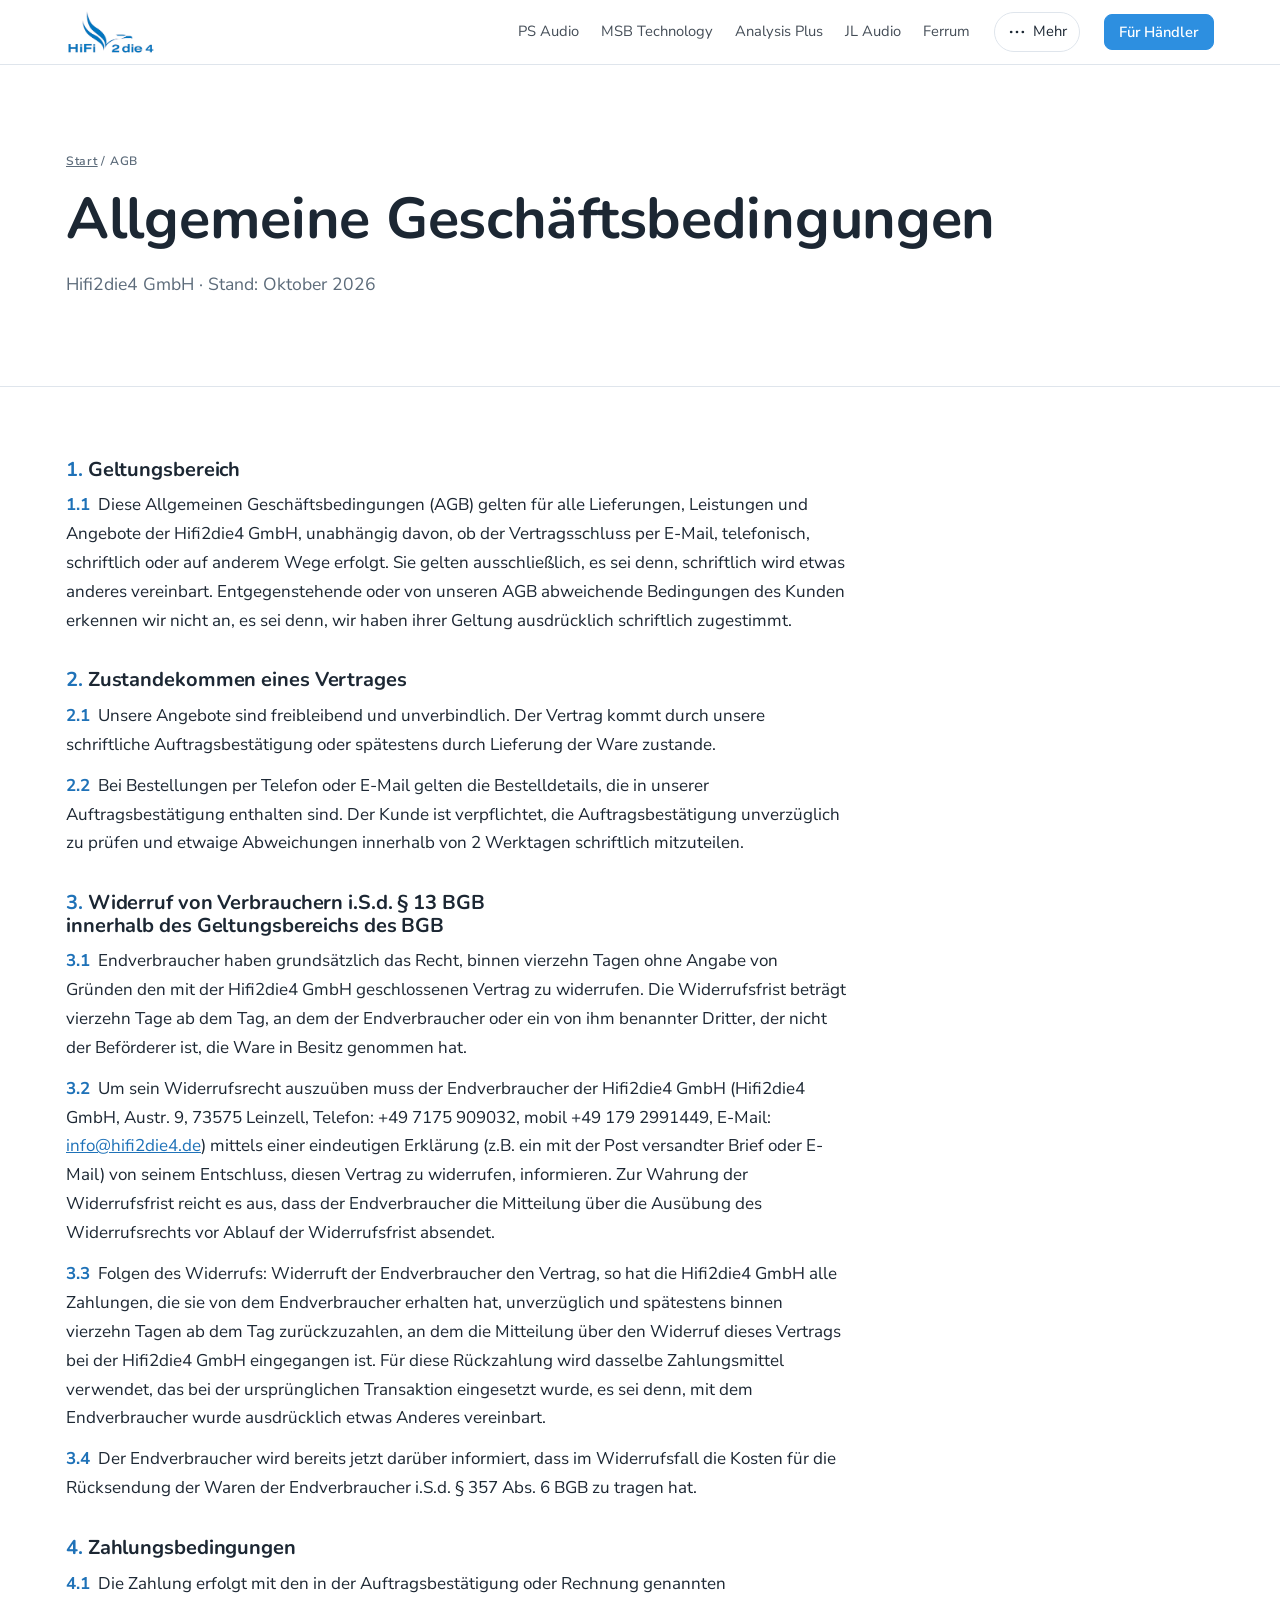
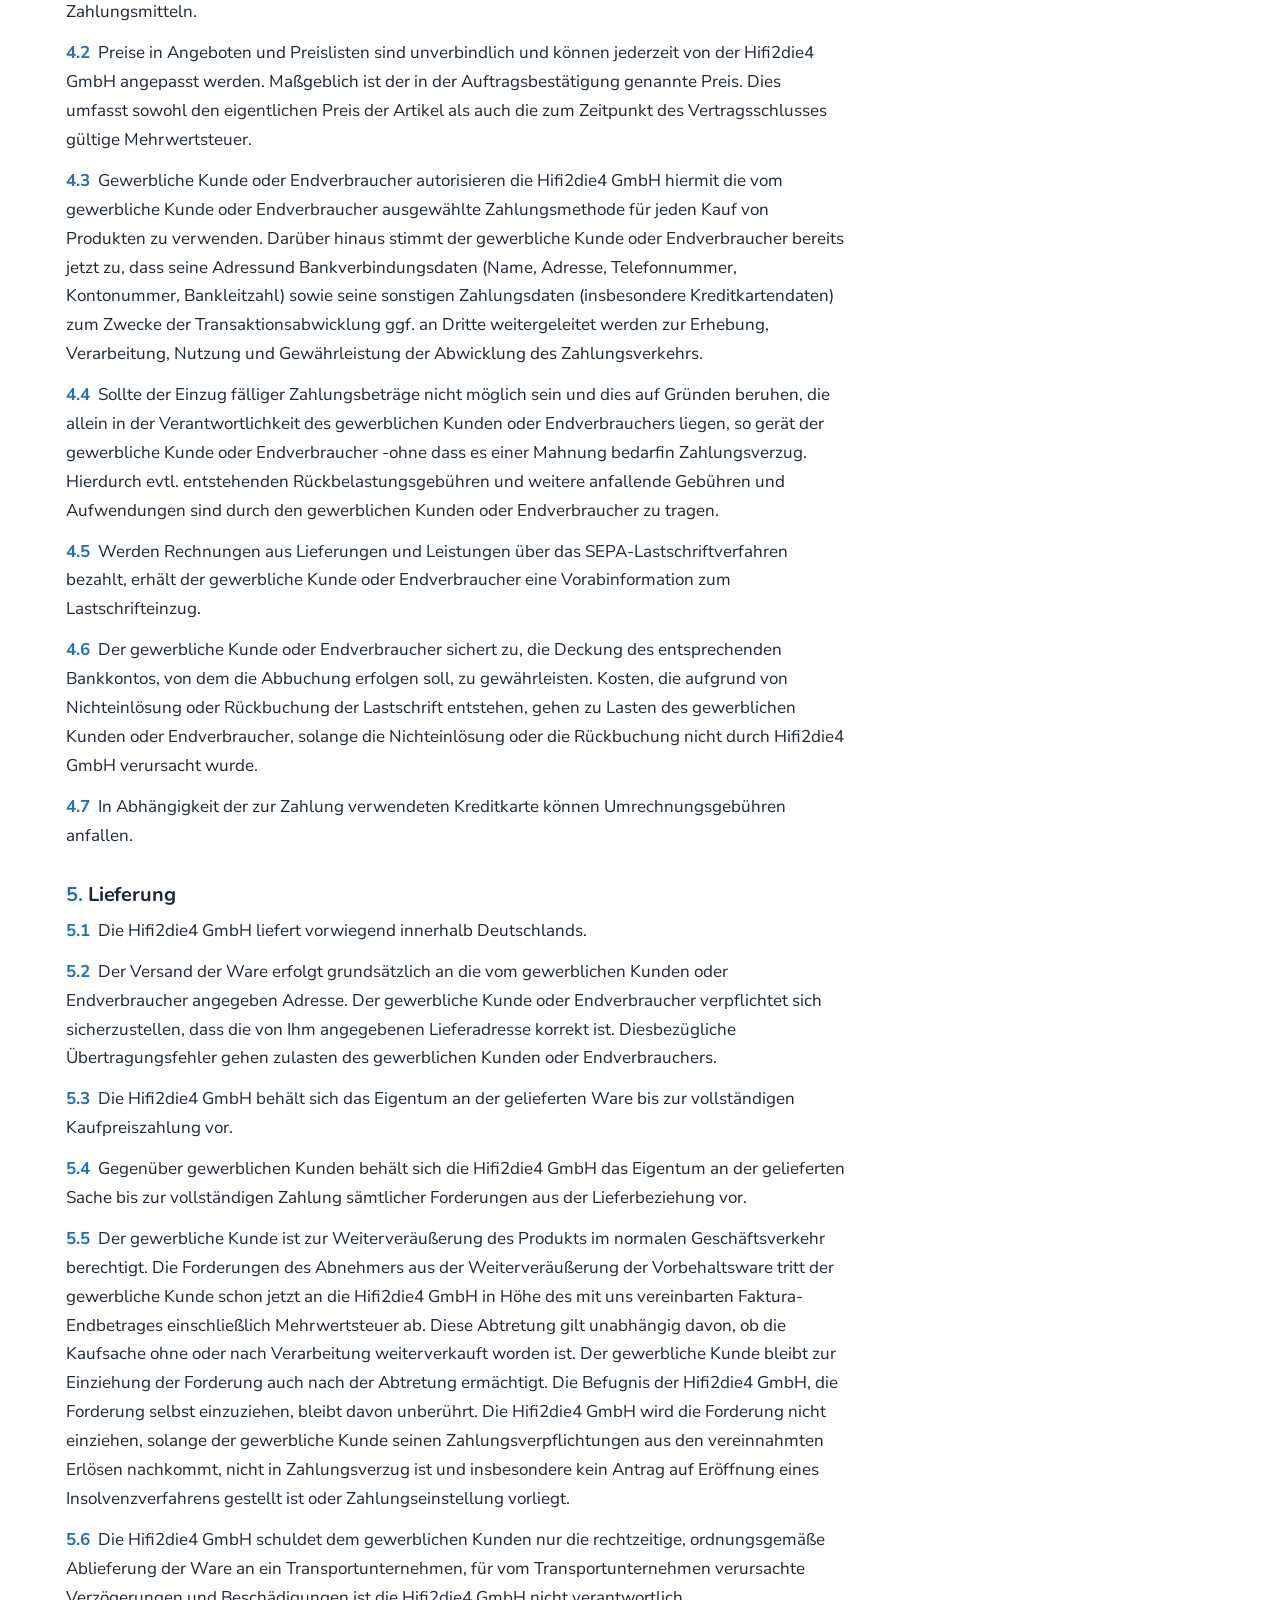
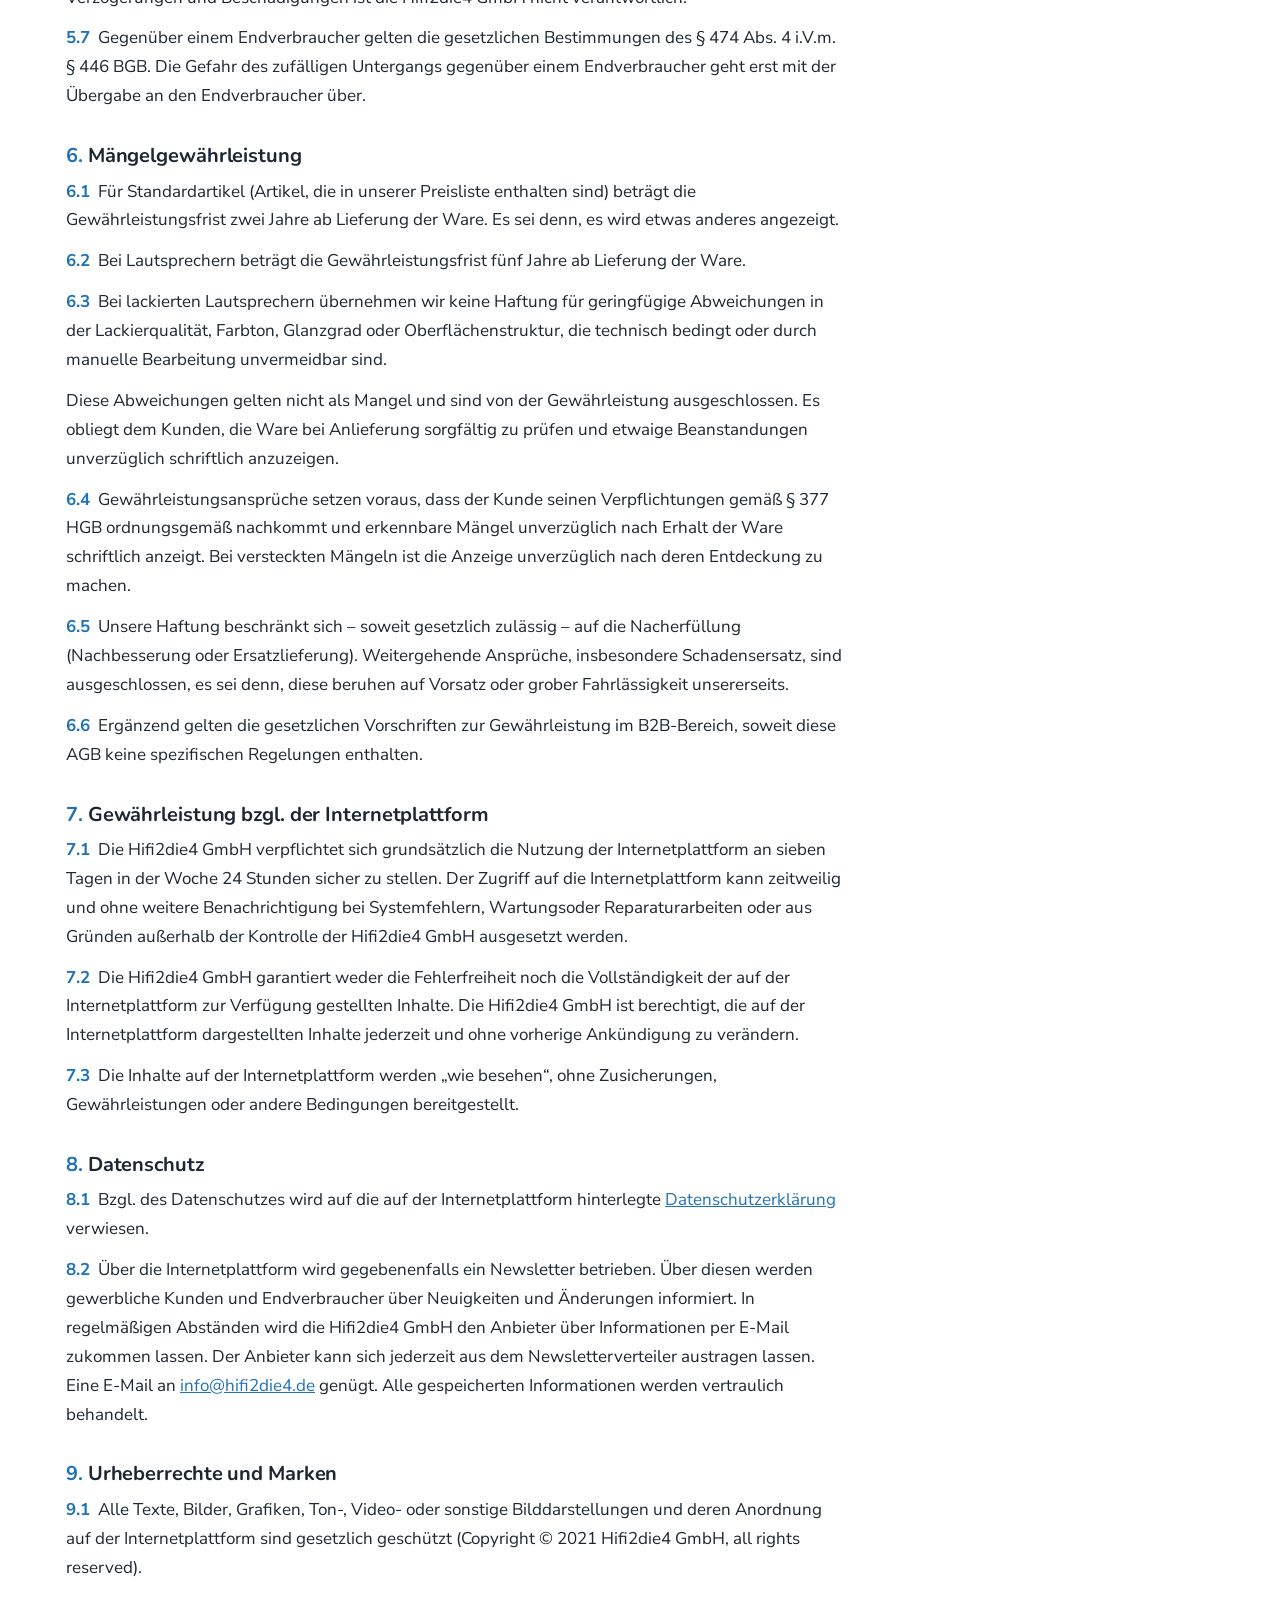
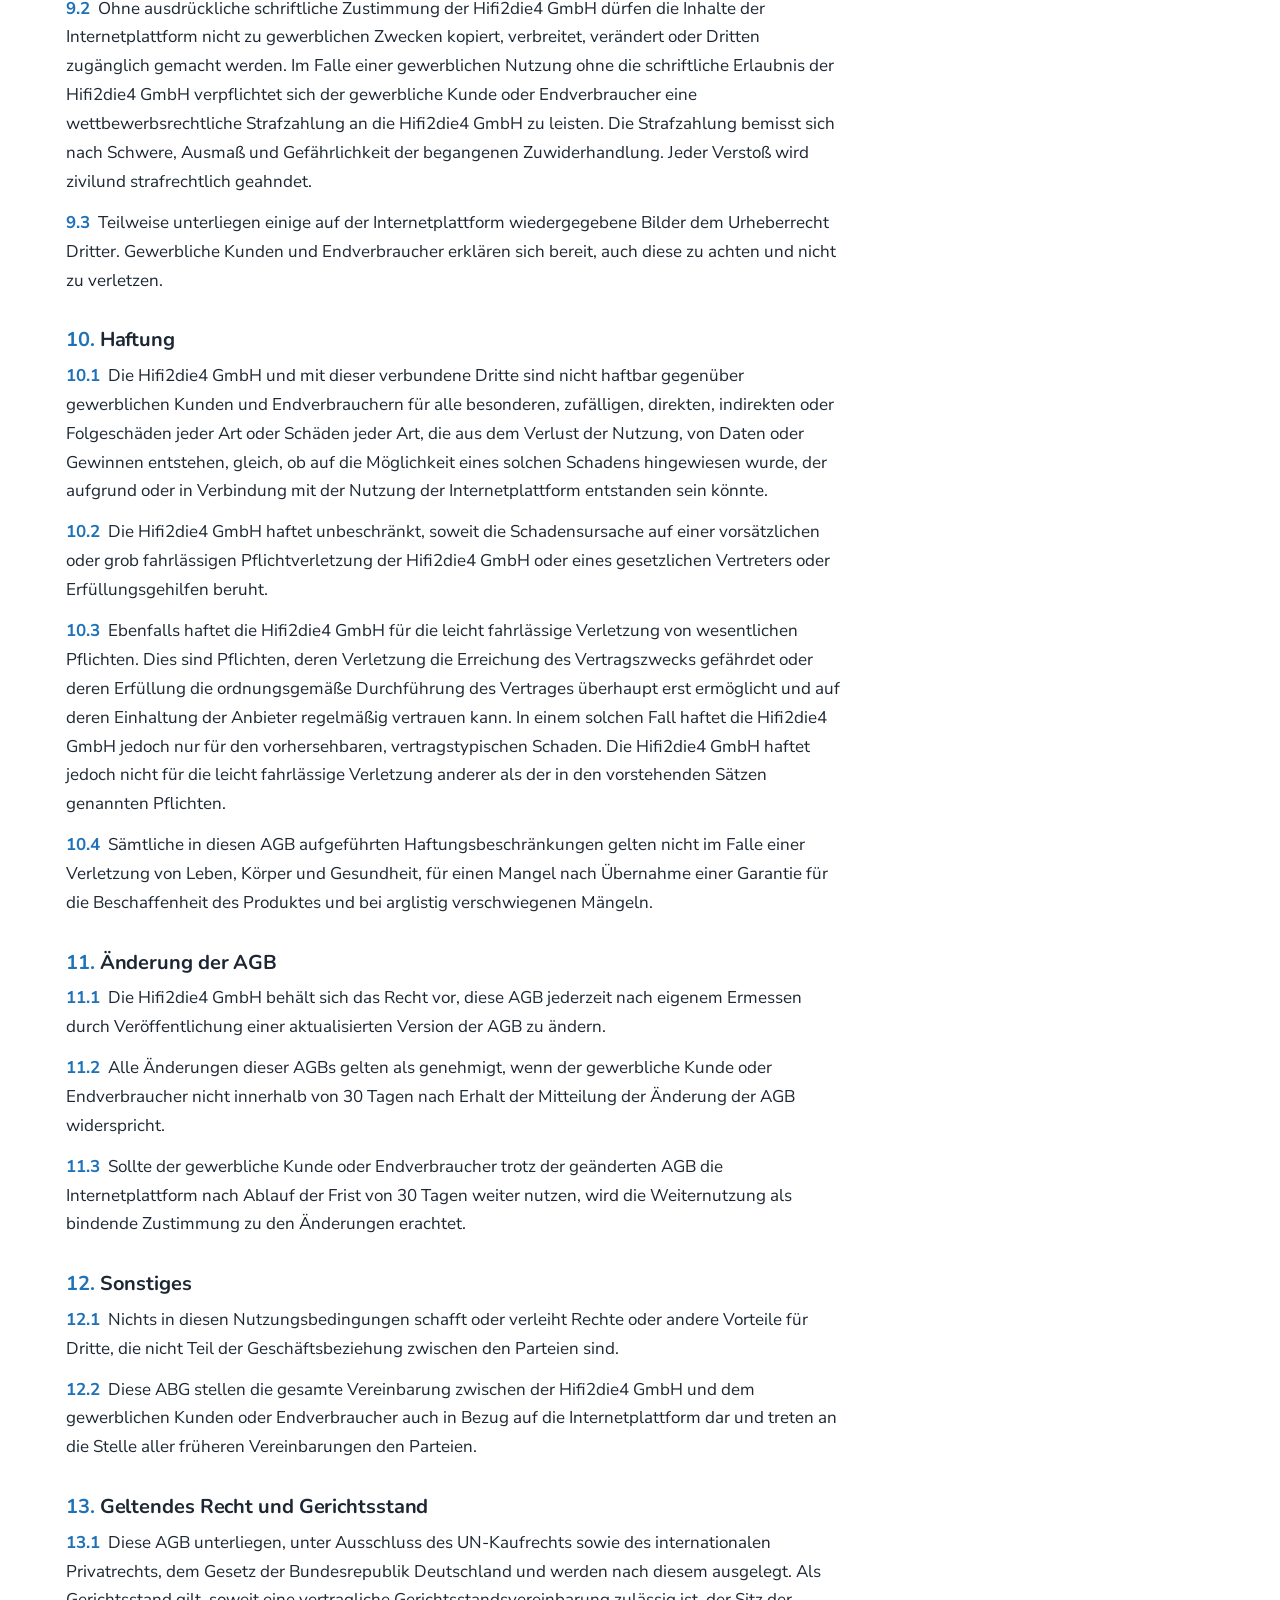
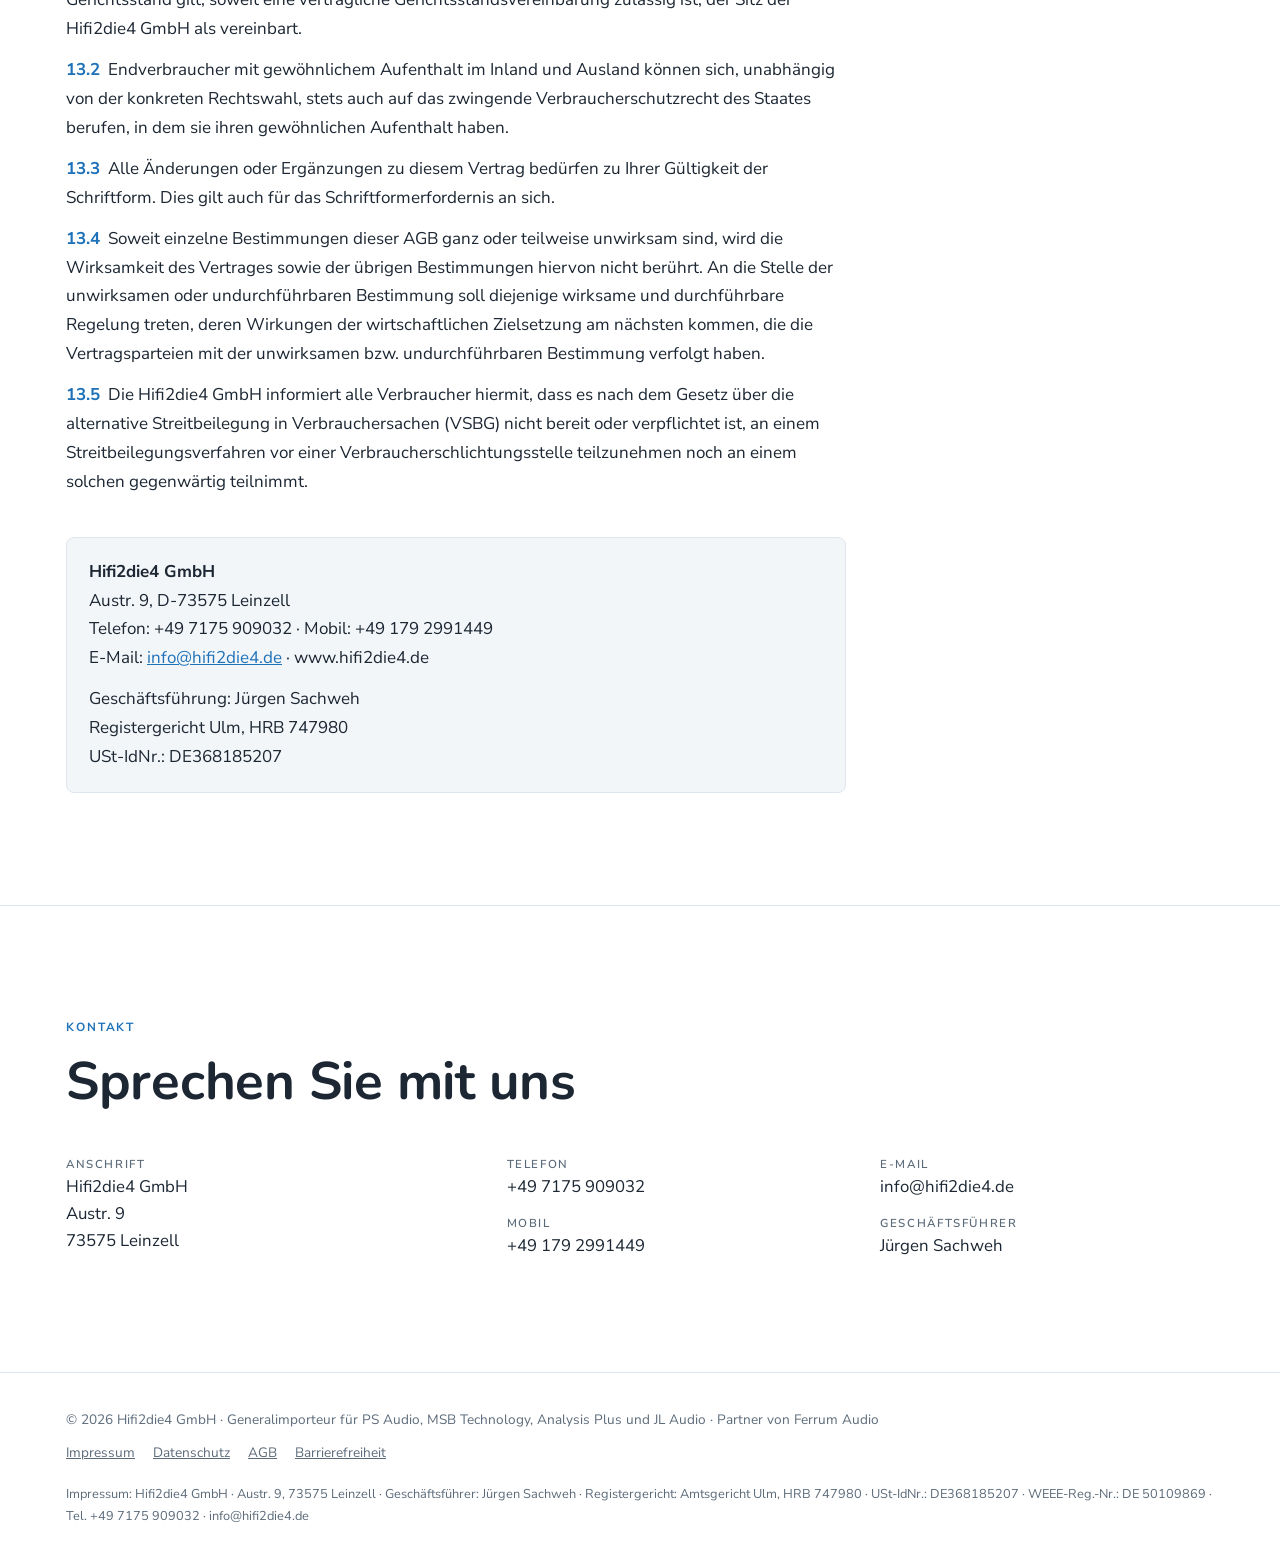
==== commit 56fbdb66: "Datenschutz, bereinigte AGB, Schriften lokal eingebunden Co-Authored-By: Claude Opus 5.5 (1M context" ====
--- a/agb.html
+++ b/agb.html
@@ -6,10 +6,8 @@
 <meta name="viewport" content="width=device-width, initial-scale=1, viewport-fit=cover">
 <title>Allgemeine Geschäftsbedingungen · Hifi2Die4</title>
 <meta name="description" content="Hifi2die4 GmbH: Generalimporteur für PS Audio, MSB Technology, Analysis Plus und JL Audio, Partner von Ferrum Audio. Vertrieb an den Fachhandel in Deutschland und Österreich.">
-<link rel="preconnect" href="https://fonts.googleapis.com">
-<link rel="preconnect" href="https://fonts.gstatic.com" crossorigin>
-<link rel="stylesheet" href="https://fonts.googleapis.com/css2?family=Nunito:wght@600;700;800&family=Nunito+Sans:opsz,wght@6..12,400;6..12,600;6..12,700&display=swap">
-<link rel="stylesheet" href="assets/style.css?v=202610231520">
+<link rel="preload" href="assets/fonts/nunito-sans-latin-wght-normal.woff2" as="font" type="font/woff2" crossorigin>
+<link rel="stylesheet" href="assets/style.css?v=202610231526">
 <style>body{margin:0}img{max-width:100%}[hidden]{display:none!important}</style>
 </head>
 <body>
@@ -41,7 +39,7 @@
     <div class="copy">
       <span class="crumbs"><a href="index.html">Start</a> / AGB</span>
       <h1>Allgemeine Geschäftsbedingungen</h1>
-      <p>Hifi2die4 GmbH · Stand: Juni 2026</p>
+      <p>Hifi2die4 GmbH · Stand: Oktober 2026</p>
     </div>
   </div>
 </div>
@@ -49,72 +47,68 @@
 <section class="legal-page">
   <div class="wrap prose agb">
 <h2><span>1.</span> Geltungsbereich</h2>
-<p><span class="no">1.1</span> Diese Allgemeinen Geschäftsbedingungen (AGB) gelten für alle Lieferungen, Leistungen und Angebote der Hifi2die4 GmbH, unabhängig davon, ob der Vertragsschluss über unseren Online-Shop, per E-Mail, telefonisch oder auf anderem Wege erfolgt. Sie gelten ausschließlich, es sei denn, schriftlich wird etwas anderes vereinbart. Entgegenstehende oder von unseren AGB abweichende Bedingungen des Kunden erkennen wir nicht an, es sei denn, wir haben ihrer Geltung ausdrücklich schriftlich zugestimmt.</p>
-<h2><span>2.</span> Registrierung gewerblicher Kunden und Endverbraucher</h2>
-<p><span class="no">2.1</span> Gewerbliche Kunde oder Endverbraucher können sich über die Internetplattform registrieren. Bei der Registrierung ist der gewerbliche Kunde oder Endverbraucher verpflichtet seine Identität, Anschrift, Telefonnummer, E-Mail-Adresse und Abrechnungsdaten zur Verfügung zu stellen. Der gewerbliche Kunde oder Endverbraucher sichert die Richtigkeit und Vollständigkeit seiner Daten zu.</p>
-<h2><span>3.</span> Zustandekommen eines Vertrages</h2>
-<p><span class="no">3.1</span> Unsere Angebote sind freibleibend und unverbindlich. Der Vertrag kommt durch unsere schriftliche Auftragsbestätigung oder spätestens durch Lieferung der Ware zustande.</p>
-<p><span class="no">3.2</span> Bei Bestellungen per Telefon oder E-Mail gelten die Bestelldetails, die in unserer Auftragsbestätigung enthalten sind. Der Kunde ist verpflichtet, die Auftragsbestätigung unverzüglich zu prüfen und etwaige Abweichungen innerhalb von 2 Werktagen schriftlich mitzuteilen.</p>
-<p><span class="no">3.3</span> Für Bestellungen über einen Online-Shop gelten die spezifischen Regelungen gemäß den dortigen Kaufprozessen.</p>
-<h2><span>4.</span> Widerruf von Verbrauchern i.S.d. § 13 BGB innerhalb des Geltungsbereichs des BGB</h2>
-<p><span class="no">4.1</span> Endverbraucher haben grundsätzlich das Recht, binnen vierzehn Tagen ohne Angabe von Gründen den mit der Hifi2die4 GmbH geschlossenen Vertrag zu widerrufen. Die Widerrufsfrist beträgt vierzehn Tage ab dem Tag, an dem der Endverbraucher oder ein von ihm benannter Dritter das Produkt auf der Internetplattform kostenpflichtig bestellt hat.</p>
-<p><span class="no">4.2</span> Um sein Widerrufsrecht auszuüben muss der Endverbraucher der Hifi2die4 GmbH (Hifi2die4 GmbH, Austr. 9, 73575 Leinzell, Telefon: +49 7175 909032, mobil +49 179 2991449, E-Mail: <a href="mailto:info@hifi2die4.de">info@hifi2die4.de</a>) mittels einer eindeutigen Erklärung (z.B. ein mit der Post versandter Brief oder E-Mail) von seinem Entschluss, diesen Vertrag zu widerrufen, informieren. Zur Wahrung der Widerrufsfrist reicht es aus, dass der Endverbraucher die Mitteilung über die Ausübung des Widerrufsrechts vor Ablauf der Widerrufsfrist absendet.</p>
-<p><span class="no">4.3</span> Folgen des Widerrufs: Widerruft der Endverbraucher den Vertrag, so hat die Hifi2die4 GmbH alle Zahlungen, die sie von dem Endverbraucher erhalten hat, unverzüglich und spätestens binnen vierzehn Tagen ab dem Tag zurückzuzahlen, an dem die Mitteilung über den Widerruf dieses Vertrags bei der Hifi2die4 GmbH eingegangen ist. Für diese Rückzahlung wird dasselbe Zahlungsmittel verwendet, das bei der ursprünglichen Transaktion eingesetzt wurde, es sei denn, mit dem Endverbraucher wurde ausdrücklich etwas Anderes vereinbart.</p>
-<p><span class="no">4.4</span> Der Endverbraucher wird bereits jetzt darüber informiert, dass im Widerrufsfall die Kosten für die Rücksendung der Waren der Endverbraucher i.S.d. § 357 Abs. 6 BGB zu tragen hat.</p>
-<h2><span>5.</span> Zahlungsbedingungen</h2>
-<p><span class="no">5.1</span> Der Erwerb der Produkte über die Internetplattform erfolgt gegen Nutzung eines auf der Internetplattform näher bezeichneten Zahlungsmittels.</p>
-<p><span class="no">5.2</span> Alle auf der Internetplattform ausgezeichneten Preise sind unverbindlich und können jederzeit von der Hifi2die4 GmbH angepasst werden. Dies umfasst sowohl den eigentlichen Preis der Artikel als auch die zum Zeitpunkt des Vertragsschlusses gültige Mehrwertsteuer.</p>
-<p><span class="no">5.3</span> Gewerbliche Kunde oder Endverbraucher autorisieren die Hifi2die4 GmbH hiermit die vom gewerbliche Kunde oder Endverbraucher ausgewählte Zahlungsmethode für jeden Kauf von Produkten auf der Internetplattform zu verwenden. Darüber hinaus stimmt der gewerbliche Kunde oder Endverbraucher bereits jetzt zu, dass seine Adressund Bankverbindungsdaten (Name, Adresse, Telefonnummer, Kontonummer, Bankleitzahl) sowie seine sonstigen Zahlungsdaten (insbesondere Kreditkartendaten) zum Zwecke der Transaktionsabwicklung ggf. an Dritte weitergeleitet werden zur Erhebung, Verarbeitung, Nutzung und Gewährleistung der Abwicklung des Zahlungsverkehrs.</p>
-<p><span class="no">5.4</span> Sollte der Einzug fälliger Zahlungsbeträge nicht möglich sein und dies auf Gründen beruhen, die allein in der Verantwortlichkeit des gewerblichen Kunden oder Endverbrauchers liegen, so gerät der gewerbliche Kunde oder Endverbraucher -ohne dass es einer Mahnung bedarfin Zahlungsverzug. Hierdurch evtl. entstehenden Rückbelastungsgebühren und weitere anfallende Gebühren und Aufwendungen sind durch den gewerblichen Kunden oder Endverbraucher zu tragen.</p>
-<p><span class="no">5.5</span> Werden Rechnungen aus Lieferungen und Leistungen über das SEPA-Lastschriftverfahren bezahlt, erhält der gewerbliche Kunde oder Endverbraucher eine Vorabinformation zum Lastschrifteinzug.</p>
-<p><span class="no">5.6</span> Der gewerbliche Kunde oder Endverbraucher sichert zu, die Deckung des entsprechenden Bankkontos, von dem die Abbuchung erfolgen soll, zu gewährleisten. Kosten, die aufgrund von Nichteinlösung oder Rückbuchung der Lastschrift entstehen, gehen zu Lasten des gewerblichen Kunden oder Endverbraucher, solange die Nichteinlösung oder die Rückbuchung nicht durch Hifi2die4 GmbH verursacht wurde.</p>
-<p><span class="no">5.7</span> In Abhängigkeit der zur Zahlung verwendeten Kreditkarte können Umrechnungsgebühren anfallen.</p>
-<h2><span>6.</span> Lieferung</h2>
-<p><span class="no">6.1</span> Die Hifi2die4 GmbH liefert vorwiegend innerhalb Deutschlands.</p>
-<p><span class="no">6.2</span> Der Versand der Ware erfolgt grundsätzlich an die vom gewerblichen Kunden oder Endverbraucher angegeben Adresse. Der gewerbliche Kunde oder Endverbraucher verpflichtet sich sicherzustellen, dass die von Ihm angegebenen Lieferadresse korrekt ist. Diesbezügliche Übertragungsfehler gehen zulasten des gewerblichen Kunden oder Endverbrauchers.</p>
-<p><span class="no">6.3</span> Die Hifi2die4 GmbH behält sich das Eigentum an der gelieferten Ware bis zur vollständigen Kaufpreiszahlung vor.</p>
-<p><span class="no">6.4</span> Gegenüber gewerblichen Kunden behält sich die Hifi2die4 GmbH das Eigentum an der gelieferten Sache bis zur vollständigen Zahlung sämtlicher Forderungen aus der Lieferbeziehung vor.</p>
-<p><span class="no">6.5</span> Der gewerbliche Kunde ist zur Weiterveräußerung des Produkts im normalen Geschäftsverkehr berechtigt. Die Forderungen des Abnehmers aus der Weiterveräußerung der Vorbehaltsware tritt der gewerbliche Kunde schon jetzt an die Hifi2die4 GmbH in Höhe des mit uns vereinbarten Faktura-Endbetrages einschließlich Mehrwertsteuer ab. Diese Abtretung gilt unabhängig davon, ob die Kaufsache ohne oder nach Verarbeitung weiterverkauft worden ist. Der gewerbliche Kunde bleibt zur Einziehung der Forderung auch nach der Abtretung ermächtigt. Die Befugnis der Hifi2die4 GmbH, die Forderung selbst einzuziehen, bleibt davon unberührt. Die Hifi2die4 GmbH wird die Forderung nicht einziehen, solange der gewerbliche Kunde seinen Zahlungsverpflichtungen aus den vereinnahmten Erlösen nachkommt, nicht in Zahlungsverzug ist und insbesondere kein Antrag auf Eröffnung eines Insolvenzverfahrens gestellt ist oder Zahlungseinstellung vorliegt.</p>
-<p><span class="no">6.6</span> Die Hifi2die4 GmbH schuldet dem gewerblichen Kunden nur die rechtzeitige, ordnungsgemäße Ablieferung der Ware an ein Transportunternehmen, für vom Transportunternehmen verursachte Verzögerungen und Beschädigungen ist die Hifi2die4 GmbH nicht verantwortlich.</p>
-<p><span class="no">6.7</span> Gegenüber einem Endverbraucher gelten die gesetzlichen Bestimmungen des § 474 Abs. 4 i.V.m. § 446 BGB. Die Gefahr des zufälligen Untergangs gegenüber einem Endverbraucher geht erst mit der Übergabe an den Endverbraucher über.</p>
-<h2><span>7.</span> Mängelgewährleistung</h2>
-<p><span class="no">7.1</span> Für Standardartikel (Artikel, die in unserer Preisliste enthalten sind) beträgt die Gewährleistungsfrist zwei Jahre ab Lieferung der Ware. Es sei denn, es wird etwas anderes angezeigt.</p>
-<p><span class="no">7.2</span> Bei Lautsprechern beträgt die Gewährleistungsfrist fünf Jahre ab Lieferung der Ware.</p>
-<p><span class="no">7.3</span> Bei lackierten Lautsprechern übernehmen wir keine Haftung für geringfügige Abweichungen in der Lackierqualität, Farbton, Glanzgrad oder Oberflächenstruktur, die technisch bedingt oder durch manuelle Bearbeitung unvermeidbar sind.</p>
+<p><span class="no">1.1</span> Diese Allgemeinen Geschäftsbedingungen (AGB) gelten für alle Lieferungen, Leistungen und Angebote der Hifi2die4 GmbH, unabhängig davon, ob der Vertragsschluss per E-Mail, telefonisch, schriftlich oder auf anderem Wege erfolgt. Sie gelten ausschließlich, es sei denn, schriftlich wird etwas anderes vereinbart. Entgegenstehende oder von unseren AGB abweichende Bedingungen des Kunden erkennen wir nicht an, es sei denn, wir haben ihrer Geltung ausdrücklich schriftlich zugestimmt.</p>
+<h2><span>2.</span> Zustandekommen eines Vertrages</h2>
+<p><span class="no">2.1</span> Unsere Angebote sind freibleibend und unverbindlich. Der Vertrag kommt durch unsere schriftliche Auftragsbestätigung oder spätestens durch Lieferung der Ware zustande.</p>
+<p><span class="no">2.2</span> Bei Bestellungen per Telefon oder E-Mail gelten die Bestelldetails, die in unserer Auftragsbestätigung enthalten sind. Der Kunde ist verpflichtet, die Auftragsbestätigung unverzüglich zu prüfen und etwaige Abweichungen innerhalb von 2 Werktagen schriftlich mitzuteilen.</p>
+<h2><span>3.</span> Widerruf von Verbrauchern i.S.d. § 13 BGB innerhalb des Geltungsbereichs des BGB</h2>
+<p><span class="no">3.1</span> Endverbraucher haben grundsätzlich das Recht, binnen vierzehn Tagen ohne Angabe von Gründen den mit der Hifi2die4 GmbH geschlossenen Vertrag zu widerrufen. Die Widerrufsfrist beträgt vierzehn Tage ab dem Tag, an dem der Endverbraucher oder ein von ihm benannter Dritter, der nicht der Beförderer ist, die Ware in Besitz genommen hat.</p>
+<p><span class="no">3.2</span> Um sein Widerrufsrecht auszuüben muss der Endverbraucher der Hifi2die4 GmbH (Hifi2die4 GmbH, Austr. 9, 73575 Leinzell, Telefon: +49 7175 909032, mobil +49 179 2991449, E-Mail: <a href="mailto:info@hifi2die4.de">info@hifi2die4.de</a>) mittels einer eindeutigen Erklärung (z.B. ein mit der Post versandter Brief oder E-Mail) von seinem Entschluss, diesen Vertrag zu widerrufen, informieren. Zur Wahrung der Widerrufsfrist reicht es aus, dass der Endverbraucher die Mitteilung über die Ausübung des Widerrufsrechts vor Ablauf der Widerrufsfrist absendet.</p>
+<p><span class="no">3.3</span> Folgen des Widerrufs: Widerruft der Endverbraucher den Vertrag, so hat die Hifi2die4 GmbH alle Zahlungen, die sie von dem Endverbraucher erhalten hat, unverzüglich und spätestens binnen vierzehn Tagen ab dem Tag zurückzuzahlen, an dem die Mitteilung über den Widerruf dieses Vertrags bei der Hifi2die4 GmbH eingegangen ist. Für diese Rückzahlung wird dasselbe Zahlungsmittel verwendet, das bei der ursprünglichen Transaktion eingesetzt wurde, es sei denn, mit dem Endverbraucher wurde ausdrücklich etwas Anderes vereinbart.</p>
+<p><span class="no">3.4</span> Der Endverbraucher wird bereits jetzt darüber informiert, dass im Widerrufsfall die Kosten für die Rücksendung der Waren der Endverbraucher i.S.d. § 357 Abs. 6 BGB zu tragen hat.</p>
+<h2><span>4.</span> Zahlungsbedingungen</h2>
+<p><span class="no">4.1</span> Die Zahlung erfolgt mit den in der Auftragsbestätigung oder Rechnung genannten Zahlungsmitteln.</p>
+<p><span class="no">4.2</span> Preise in Angeboten und Preislisten sind unverbindlich und können jederzeit von der Hifi2die4 GmbH angepasst werden. Maßgeblich ist der in der Auftragsbestätigung genannte Preis. Dies umfasst sowohl den eigentlichen Preis der Artikel als auch die zum Zeitpunkt des Vertragsschlusses gültige Mehrwertsteuer.</p>
+<p><span class="no">4.3</span> Gewerbliche Kunde oder Endverbraucher autorisieren die Hifi2die4 GmbH hiermit die vom gewerbliche Kunde oder Endverbraucher ausgewählte Zahlungsmethode für jeden Kauf von Produkten zu verwenden. Darüber hinaus stimmt der gewerbliche Kunde oder Endverbraucher bereits jetzt zu, dass seine Adressund Bankverbindungsdaten (Name, Adresse, Telefonnummer, Kontonummer, Bankleitzahl) sowie seine sonstigen Zahlungsdaten (insbesondere Kreditkartendaten) zum Zwecke der Transaktionsabwicklung ggf. an Dritte weitergeleitet werden zur Erhebung, Verarbeitung, Nutzung und Gewährleistung der Abwicklung des Zahlungsverkehrs.</p>
+<p><span class="no">4.4</span> Sollte der Einzug fälliger Zahlungsbeträge nicht möglich sein und dies auf Gründen beruhen, die allein in der Verantwortlichkeit des gewerblichen Kunden oder Endverbrauchers liegen, so gerät der gewerbliche Kunde oder Endverbraucher -ohne dass es einer Mahnung bedarfin Zahlungsverzug. Hierdurch evtl. entstehenden Rückbelastungsgebühren und weitere anfallende Gebühren und Aufwendungen sind durch den gewerblichen Kunden oder Endverbraucher zu tragen.</p>
+<p><span class="no">4.5</span> Werden Rechnungen aus Lieferungen und Leistungen über das SEPA-Lastschriftverfahren bezahlt, erhält der gewerbliche Kunde oder Endverbraucher eine Vorabinformation zum Lastschrifteinzug.</p>
+<p><span class="no">4.6</span> Der gewerbliche Kunde oder Endverbraucher sichert zu, die Deckung des entsprechenden Bankkontos, von dem die Abbuchung erfolgen soll, zu gewährleisten. Kosten, die aufgrund von Nichteinlösung oder Rückbuchung der Lastschrift entstehen, gehen zu Lasten des gewerblichen Kunden oder Endverbraucher, solange die Nichteinlösung oder die Rückbuchung nicht durch Hifi2die4 GmbH verursacht wurde.</p>
+<p><span class="no">4.7</span> In Abhängigkeit der zur Zahlung verwendeten Kreditkarte können Umrechnungsgebühren anfallen.</p>
+<h2><span>5.</span> Lieferung</h2>
+<p><span class="no">5.1</span> Die Hifi2die4 GmbH liefert vorwiegend innerhalb Deutschlands.</p>
+<p><span class="no">5.2</span> Der Versand der Ware erfolgt grundsätzlich an die vom gewerblichen Kunden oder Endverbraucher angegeben Adresse. Der gewerbliche Kunde oder Endverbraucher verpflichtet sich sicherzustellen, dass die von Ihm angegebenen Lieferadresse korrekt ist. Diesbezügliche Übertragungsfehler gehen zulasten des gewerblichen Kunden oder Endverbrauchers.</p>
+<p><span class="no">5.3</span> Die Hifi2die4 GmbH behält sich das Eigentum an der gelieferten Ware bis zur vollständigen Kaufpreiszahlung vor.</p>
+<p><span class="no">5.4</span> Gegenüber gewerblichen Kunden behält sich die Hifi2die4 GmbH das Eigentum an der gelieferten Sache bis zur vollständigen Zahlung sämtlicher Forderungen aus der Lieferbeziehung vor.</p>
+<p><span class="no">5.5</span> Der gewerbliche Kunde ist zur Weiterveräußerung des Produkts im normalen Geschäftsverkehr berechtigt. Die Forderungen des Abnehmers aus der Weiterveräußerung der Vorbehaltsware tritt der gewerbliche Kunde schon jetzt an die Hifi2die4 GmbH in Höhe des mit uns vereinbarten Faktura-Endbetrages einschließlich Mehrwertsteuer ab. Diese Abtretung gilt unabhängig davon, ob die Kaufsache ohne oder nach Verarbeitung weiterverkauft worden ist. Der gewerbliche Kunde bleibt zur Einziehung der Forderung auch nach der Abtretung ermächtigt. Die Befugnis der Hifi2die4 GmbH, die Forderung selbst einzuziehen, bleibt davon unberührt. Die Hifi2die4 GmbH wird die Forderung nicht einziehen, solange der gewerbliche Kunde seinen Zahlungsverpflichtungen aus den vereinnahmten Erlösen nachkommt, nicht in Zahlungsverzug ist und insbesondere kein Antrag auf Eröffnung eines Insolvenzverfahrens gestellt ist oder Zahlungseinstellung vorliegt.</p>
+<p><span class="no">5.6</span> Die Hifi2die4 GmbH schuldet dem gewerblichen Kunden nur die rechtzeitige, ordnungsgemäße Ablieferung der Ware an ein Transportunternehmen, für vom Transportunternehmen verursachte Verzögerungen und Beschädigungen ist die Hifi2die4 GmbH nicht verantwortlich.</p>
+<p><span class="no">5.7</span> Gegenüber einem Endverbraucher gelten die gesetzlichen Bestimmungen des § 474 Abs. 4 i.V.m. § 446 BGB. Die Gefahr des zufälligen Untergangs gegenüber einem Endverbraucher geht erst mit der Übergabe an den Endverbraucher über.</p>
+<h2><span>6.</span> Mängelgewährleistung</h2>
+<p><span class="no">6.1</span> Für Standardartikel (Artikel, die in unserer Preisliste enthalten sind) beträgt die Gewährleistungsfrist zwei Jahre ab Lieferung der Ware. Es sei denn, es wird etwas anderes angezeigt.</p>
+<p><span class="no">6.2</span> Bei Lautsprechern beträgt die Gewährleistungsfrist fünf Jahre ab Lieferung der Ware.</p>
+<p><span class="no">6.3</span> Bei lackierten Lautsprechern übernehmen wir keine Haftung für geringfügige Abweichungen in der Lackierqualität, Farbton, Glanzgrad oder Oberflächenstruktur, die technisch bedingt oder durch manuelle Bearbeitung unvermeidbar sind.</p>
 <p>Diese Abweichungen gelten nicht als Mangel und sind von der Gewährleistung ausgeschlossen. Es obliegt dem Kunden, die Ware bei Anlieferung sorgfältig zu prüfen und etwaige Beanstandungen unverzüglich schriftlich anzuzeigen.</p>
-<p><span class="no">7.4</span> Gewährleistungsansprüche setzen voraus, dass der Kunde seinen Verpflichtungen gemäß § 377 HGB ordnungsgemäß nachkommt und erkennbare Mängel unverzüglich nach Erhalt der Ware schriftlich anzeigt. Bei versteckten Mängeln ist die Anzeige unverzüglich nach deren Entdeckung zu machen.</p>
-<p><span class="no">7.5</span> Unsere Haftung beschränkt sich – soweit gesetzlich zulässig – auf die Nacherfüllung (Nachbesserung oder Ersatzlieferung). Weitergehende Ansprüche, insbesondere Schadensersatz, sind ausgeschlossen, es sei denn, diese beruhen auf Vorsatz oder grober Fahrlässigkeit unsererseits.</p>
-<p><span class="no">7.6</span> Ergänzend gelten die gesetzlichen Vorschriften zur Gewährleistung im B2B-Bereich, soweit diese AGB keine spezifischen Regelungen enthalten.</p>
-<h2><span>8.</span> Gewährleistung bzgl. der Internetplattform</h2>
-<p><span class="no">8.1</span> Die Hifi2die4 GmbH verpflichtet sich grundsätzlich die Nutzung der Internetplattform an sieben Tagen in der Woche 24 Stunden sicher zu stellen. Der Zugriff auf die Internetplattform kann zeitweilig und ohne weitere Benachrichtigung bei Systemfehlern, Wartungsoder Reparaturarbeiten oder aus Gründen außerhalb der Kontrolle der Hifi2die4 GmbH ausgesetzt werden.</p>
-<p><span class="no">8.2</span> Die Hifi2die4 GmbH garantiert weder die Fehlerfreiheit noch die Vollständigkeit der auf der Internetplattform zur Verfügung gestellten Inhalte. Die Hifi2die4 GmbH ist berechtigt, die auf der Internetplattform dargestellten Inhalte jederzeit und ohne vorherige Ankündigung zu verändern.</p>
-<p><span class="no">8.3</span> Die Inhalte auf der Internetplattform werden „wie besehen“, ohne Zusicherungen, Gewährleistungen oder andere Bedingungen bereitgestellt.</p>
-<h2><span>9.</span> Datenschutz</h2>
-<p><span class="no">9.1</span> Bzgl. des Datenschutzes wird auf die auf der Internetplattform hinterlegte Datenschutzerklärung verwiesen.</p>
-<p><span class="no">9.2</span> Über die Internetplattform wird gegebenenfalls ein Newsletter betrieben. Über diesen werden gewerbliche Kunden und Endverbraucher über Neuigkeiten und Änderungen informiert. In regelmäßigen Abständen wird die Hifi2die4 GmbH den Anbieter über Informationen per E-Mail zukommen lassen. Der Anbieter kann sich jederzeit aus dem Newsletterverteiler austragen lassen. Eine E-Mail an <a href="mailto:info@hifi2die4.de">info@hifi2die4.de</a> genügt. Alle gespeicherten Informationen werden vertraulich behandelt.</p>
-<h2><span>10.</span> Urheberrechte und Marken</h2>
-<p><span class="no">10.1</span> Alle Texte, Bilder, Grafiken, Ton-, Videooder sonstige Bilddarstellungen und deren Anordnung auf der Internetplattform sind gesetzlich geschützt (Copyright © 2021 Hifi2die4 GmbH, all rights reserved).</p>
-<p><span class="no">10.2</span> Ohne ausdrückliche schriftliche Zustimmung der Hifi2die4 GmbH dürfen die Inhalte der Internetplattform nicht zu gewerblichen Zwecken kopiert, verbreitet, verändert oder Dritten zugänglich gemacht werden. Im Falle einer gewerblichen Nutzung ohne die schriftliche Erlaubnis der Hifi2die4 GmbH verpflichtet sich der gewerbliche Kunde oder Endverbraucher eine wettbewerbsrechtliche Strafzahlung an die Hifi2die4 GmbH zu leisten. Die Strafzahlung bemisst sich nach Schwere, Ausmaß und Gefährlichkeit der begangenen Zuwiderhandlung. Jeder Verstoß wird zivilund strafrechtlich geahndet.</p>
-<p><span class="no">10.3</span> Teilweise unterliegen einige auf der Internetplattform wiedergegebene Bilder dem Urheberrecht Dritter. Gewerbliche Kunden und Endverbraucher erklären sich bereit, auch diese zu achten und nicht zu verletzen.</p>
-<h2><span>11.</span> Haftung</h2>
-<p><span class="no">11.1</span> Die Hifi2die4 GmbH und mit dieser verbundene Dritte sind nicht haftbar gegenüber gewerblichen Kunden und Endverbrauchern für alle besonderen, zufälligen, direkten, indirekten oder Folgeschäden jeder Art oder Schäden jeder Art, die aus dem Verlust der Nutzung, von Daten oder Gewinnen entstehen, gleich, ob auf die Möglichkeit eines solchen Schadens hingewiesen wurde, der aufgrund oder in Verbindung mit der Nutzung der Internetplattform entstanden sein könnte.</p>
-<p><span class="no">11.2</span> Die Hifi2die4 GmbH haftet unbeschränkt, soweit die Schadensursache auf einer vorsätzlichen oder grob fahrlässigen Pflichtverletzung der Hifi2die4 GmbH oder eines gesetzlichen Vertreters oder Erfüllungsgehilfen beruht.</p>
-<p><span class="no">11.3</span> Ebenfalls haftet die Hifi2die4 GmbH für die leicht fahrlässige Verletzung von wesentlichen Pflichten. Dies sind Pflichten, deren Verletzung die Erreichung des Vertragszwecks gefährdet oder deren Erfüllung die ordnungsgemäße Durchführung des Vertrages überhaupt erst ermöglicht und auf deren Einhaltung der Anbieter regelmäßig vertrauen kann. In einem solchen Fall haftet die Hifi2die4 GmbH jedoch nur für den vorhersehbaren, vertragstypischen Schaden. Die Hifi2die4 GmbH haftet jedoch nicht für die leicht fahrlässige Verletzung anderer als der in den vorstehenden Sätzen genannten Pflichten.</p>
-<p><span class="no">11.4</span> Sämtliche in diesen AGB aufgeführten Haftungsbeschränkungen gelten nicht im Falle einer Verletzung von Leben, Körper und Gesundheit, für einen Mangel nach Übernahme einer Garantie für die Beschaffenheit des Produktes und bei arglistig verschwiegenen Mängeln.</p>
-<h2><span>12.</span> Änderung der AGB</h2>
-<p><span class="no">12.1</span> Die Hifi2die4 GmbH behält sich das Recht vor, diese AGB jederzeit nach eigenem Ermessen durch Veröffentlichung einer aktualisierten Version der AGB zu ändern.</p>
-<p><span class="no">12.2</span> Alle Änderungen dieser AGBs gelten als genehmigt, wenn der gewerbliche Kunde oder Endverbraucher nicht innerhalb von 30 Tagen nach Erhalt der Mitteilung der Änderung der AGB widerspricht.</p>
-<p><span class="no">12.3</span> Sollte der gewerbliche Kunde oder Endverbraucher trotz der geänderten AGB die Internetplattform nach Ablauf der Frist von 30 Tagen weiter nutzen, wird die Weiternutzung als bindende Zustimmung zu den Änderungen erachtet.</p>
-<h2><span>13.</span> Sonstiges</h2>
-<p><span class="no">13.1</span> Nichts in diesen Nutzungsbedingungen schafft oder verleiht Rechte oder andere Vorteile für Dritte, die nicht Teil der Geschäftsbeziehung zwischen den Parteien sind.</p>
-<p><span class="no">13.2</span> Diese ABG stellen die gesamte Vereinbarung zwischen der Hifi2die4 GmbH und dem gewerblichen Kunden oder Endverbraucher auch in Bezug auf die Internetplattform dar und treten an die Stelle aller früheren Vereinbarungen den Parteien.</p>
-<h2><span>14.</span> Geltendes Recht und Gerichtsstand</h2>
-<p><span class="no">14.1</span> Diese AGB unterliegen, unter Ausschluss des UN-Kaufrechts sowie des internationalen Privatrechts, dem Gesetz der Bundesrepublik Deutschland und werden nach diesem ausgelegt. Als Gerichtsstand gilt, soweit eine vertragliche Gerichtsstandsvereinbarung zulässig ist, der Sitz der Hifi2die4 GmbH als vereinbart.</p>
-<p><span class="no">14.2</span> Endverbraucher mit gewöhnlichem Aufenthalt im Inland und Ausland können sich, unabhängig von der konkreten Rechtswahl, stets auch auf das zwingende Verbraucherschutzrecht des Staates berufen, in dem sie ihren gewöhnlichen Aufenthalt haben.</p>
-<p><span class="no">14.3</span> Alle Änderungen oder Ergänzungen zu diesem Vertrag bedürfen zu Ihrer Gültigkeit der Schriftform. Dies gilt auch für das Schriftformerfordernis an sich.</p>
-<p><span class="no">14.4</span> Soweit einzelne Bestimmungen dieser AGB ganz oder teilweise unwirksam sind, wird die Wirksamkeit des Vertrages sowie der übrigen Bestimmungen hiervon nicht berührt. An die Stelle der unwirksamen oder undurchführbaren Bestimmung soll diejenige wirksame und durchführbare Regelung treten, deren Wirkungen der wirtschaftlichen Zielsetzung am nächsten kommen, die die Vertragsparteien mit der unwirksamen bzw. undurchführbaren Bestimmung verfolgt haben.</p>
-<p><span class="no">14.5</span> Die Europäische Kommission stellt unter <a href="https://ec.europa.eu/consumers/odr/" target="_blank" rel="noopener">https://ec.europa.eu/consumers/odr/</a> eine Plattform zur Online-Streitbeilegung bereit. Diese Plattform dient als Anlaufstelle zur außergerichtlichen Beilegung von Streitigkeiten aus Online-Kauf oder Dienstleistungsverträgen, an denen ein Verbraucher beteiligt ist.</p>
-<p><span class="no">14.6</span> Die Hifi2die4 GmbH informiert alle Verbraucher hiermit, dass es nach dem Gesetz über die alternative Streitbeilegung in Verbrauchersachen (VSBG) nicht bereit oder verpflichtet ist, an einem Streitbeilegungsverfahren vor einer Verbraucherschlichtungsstelle teilzunehmen noch an einem solchen gegenwärtig teilnimmt.</p>    <div class="legal-box">
+<p><span class="no">6.4</span> Gewährleistungsansprüche setzen voraus, dass der Kunde seinen Verpflichtungen gemäß § 377 HGB ordnungsgemäß nachkommt und erkennbare Mängel unverzüglich nach Erhalt der Ware schriftlich anzeigt. Bei versteckten Mängeln ist die Anzeige unverzüglich nach deren Entdeckung zu machen.</p>
+<p><span class="no">6.5</span> Unsere Haftung beschränkt sich – soweit gesetzlich zulässig – auf die Nacherfüllung (Nachbesserung oder Ersatzlieferung). Weitergehende Ansprüche, insbesondere Schadensersatz, sind ausgeschlossen, es sei denn, diese beruhen auf Vorsatz oder grober Fahrlässigkeit unsererseits.</p>
+<p><span class="no">6.6</span> Ergänzend gelten die gesetzlichen Vorschriften zur Gewährleistung im B2B-Bereich, soweit diese AGB keine spezifischen Regelungen enthalten.</p>
+<h2><span>7.</span> Gewährleistung bzgl. der Internetplattform</h2>
+<p><span class="no">7.1</span> Die Hifi2die4 GmbH verpflichtet sich grundsätzlich die Nutzung der Internetplattform an sieben Tagen in der Woche 24 Stunden sicher zu stellen. Der Zugriff auf die Internetplattform kann zeitweilig und ohne weitere Benachrichtigung bei Systemfehlern, Wartungsoder Reparaturarbeiten oder aus Gründen außerhalb der Kontrolle der Hifi2die4 GmbH ausgesetzt werden.</p>
+<p><span class="no">7.2</span> Die Hifi2die4 GmbH garantiert weder die Fehlerfreiheit noch die Vollständigkeit der auf der Internetplattform zur Verfügung gestellten Inhalte. Die Hifi2die4 GmbH ist berechtigt, die auf der Internetplattform dargestellten Inhalte jederzeit und ohne vorherige Ankündigung zu verändern.</p>
+<p><span class="no">7.3</span> Die Inhalte auf der Internetplattform werden „wie besehen“, ohne Zusicherungen, Gewährleistungen oder andere Bedingungen bereitgestellt.</p>
+<h2><span>8.</span> Datenschutz</h2>
+<p><span class="no">8.1</span> Bzgl. des Datenschutzes wird auf die auf der Internetplattform hinterlegte <a href="datenschutz.html">Datenschutzerklärung</a> verwiesen.</p>
+<p><span class="no">8.2</span> Über die Internetplattform wird gegebenenfalls ein Newsletter betrieben. Über diesen werden gewerbliche Kunden und Endverbraucher über Neuigkeiten und Änderungen informiert. In regelmäßigen Abständen wird die Hifi2die4 GmbH den Anbieter über Informationen per E-Mail zukommen lassen. Der Anbieter kann sich jederzeit aus dem Newsletterverteiler austragen lassen. Eine E-Mail an <a href="mailto:info@hifi2die4.de">info@hifi2die4.de</a> genügt. Alle gespeicherten Informationen werden vertraulich behandelt.</p>
+<h2><span>9.</span> Urheberrechte und Marken</h2>
+<p><span class="no">9.1</span> Alle Texte, Bilder, Grafiken, Ton-, Video- oder sonstige Bilddarstellungen und deren Anordnung auf der Internetplattform sind gesetzlich geschützt (Copyright © 2021 Hifi2die4 GmbH, all rights reserved).</p>
+<p><span class="no">9.2</span> Ohne ausdrückliche schriftliche Zustimmung der Hifi2die4 GmbH dürfen die Inhalte der Internetplattform nicht zu gewerblichen Zwecken kopiert, verbreitet, verändert oder Dritten zugänglich gemacht werden. Im Falle einer gewerblichen Nutzung ohne die schriftliche Erlaubnis der Hifi2die4 GmbH verpflichtet sich der gewerbliche Kunde oder Endverbraucher eine wettbewerbsrechtliche Strafzahlung an die Hifi2die4 GmbH zu leisten. Die Strafzahlung bemisst sich nach Schwere, Ausmaß und Gefährlichkeit der begangenen Zuwiderhandlung. Jeder Verstoß wird zivilund strafrechtlich geahndet.</p>
+<p><span class="no">9.3</span> Teilweise unterliegen einige auf der Internetplattform wiedergegebene Bilder dem Urheberrecht Dritter. Gewerbliche Kunden und Endverbraucher erklären sich bereit, auch diese zu achten und nicht zu verletzen.</p>
+<h2><span>10.</span> Haftung</h2>
+<p><span class="no">10.1</span> Die Hifi2die4 GmbH und mit dieser verbundene Dritte sind nicht haftbar gegenüber gewerblichen Kunden und Endverbrauchern für alle besonderen, zufälligen, direkten, indirekten oder Folgeschäden jeder Art oder Schäden jeder Art, die aus dem Verlust der Nutzung, von Daten oder Gewinnen entstehen, gleich, ob auf die Möglichkeit eines solchen Schadens hingewiesen wurde, der aufgrund oder in Verbindung mit der Nutzung der Internetplattform entstanden sein könnte.</p>
+<p><span class="no">10.2</span> Die Hifi2die4 GmbH haftet unbeschränkt, soweit die Schadensursache auf einer vorsätzlichen oder grob fahrlässigen Pflichtverletzung der Hifi2die4 GmbH oder eines gesetzlichen Vertreters oder Erfüllungsgehilfen beruht.</p>
+<p><span class="no">10.3</span> Ebenfalls haftet die Hifi2die4 GmbH für die leicht fahrlässige Verletzung von wesentlichen Pflichten. Dies sind Pflichten, deren Verletzung die Erreichung des Vertragszwecks gefährdet oder deren Erfüllung die ordnungsgemäße Durchführung des Vertrages überhaupt erst ermöglicht und auf deren Einhaltung der Anbieter regelmäßig vertrauen kann. In einem solchen Fall haftet die Hifi2die4 GmbH jedoch nur für den vorhersehbaren, vertragstypischen Schaden. Die Hifi2die4 GmbH haftet jedoch nicht für die leicht fahrlässige Verletzung anderer als der in den vorstehenden Sätzen genannten Pflichten.</p>
+<p><span class="no">10.4</span> Sämtliche in diesen AGB aufgeführten Haftungsbeschränkungen gelten nicht im Falle einer Verletzung von Leben, Körper und Gesundheit, für einen Mangel nach Übernahme einer Garantie für die Beschaffenheit des Produktes und bei arglistig verschwiegenen Mängeln.</p>
+<h2><span>11.</span> Änderung der AGB</h2>
+<p><span class="no">11.1</span> Die Hifi2die4 GmbH behält sich das Recht vor, diese AGB jederzeit nach eigenem Ermessen durch Veröffentlichung einer aktualisierten Version der AGB zu ändern.</p>
+<p><span class="no">11.2</span> Alle Änderungen dieser AGBs gelten als genehmigt, wenn der gewerbliche Kunde oder Endverbraucher nicht innerhalb von 30 Tagen nach Erhalt der Mitteilung der Änderung der AGB widerspricht.</p>
+<p><span class="no">11.3</span> Sollte der gewerbliche Kunde oder Endverbraucher trotz der geänderten AGB die Internetplattform nach Ablauf der Frist von 30 Tagen weiter nutzen, wird die Weiternutzung als bindende Zustimmung zu den Änderungen erachtet.</p>
+<h2><span>12.</span> Sonstiges</h2>
+<p><span class="no">12.1</span> Nichts in diesen Nutzungsbedingungen schafft oder verleiht Rechte oder andere Vorteile für Dritte, die nicht Teil der Geschäftsbeziehung zwischen den Parteien sind.</p>
+<p><span class="no">12.2</span> Diese ABG stellen die gesamte Vereinbarung zwischen der Hifi2die4 GmbH und dem gewerblichen Kunden oder Endverbraucher auch in Bezug auf die Internetplattform dar und treten an die Stelle aller früheren Vereinbarungen den Parteien.</p>
+<h2><span>13.</span> Geltendes Recht und Gerichtsstand</h2>
+<p><span class="no">13.1</span> Diese AGB unterliegen, unter Ausschluss des UN-Kaufrechts sowie des internationalen Privatrechts, dem Gesetz der Bundesrepublik Deutschland und werden nach diesem ausgelegt. Als Gerichtsstand gilt, soweit eine vertragliche Gerichtsstandsvereinbarung zulässig ist, der Sitz der Hifi2die4 GmbH als vereinbart.</p>
+<p><span class="no">13.2</span> Endverbraucher mit gewöhnlichem Aufenthalt im Inland und Ausland können sich, unabhängig von der konkreten Rechtswahl, stets auch auf das zwingende Verbraucherschutzrecht des Staates berufen, in dem sie ihren gewöhnlichen Aufenthalt haben.</p>
+<p><span class="no">13.3</span> Alle Änderungen oder Ergänzungen zu diesem Vertrag bedürfen zu Ihrer Gültigkeit der Schriftform. Dies gilt auch für das Schriftformerfordernis an sich.</p>
+<p><span class="no">13.4</span> Soweit einzelne Bestimmungen dieser AGB ganz oder teilweise unwirksam sind, wird die Wirksamkeit des Vertrages sowie der übrigen Bestimmungen hiervon nicht berührt. An die Stelle der unwirksamen oder undurchführbaren Bestimmung soll diejenige wirksame und durchführbare Regelung treten, deren Wirkungen der wirtschaftlichen Zielsetzung am nächsten kommen, die die Vertragsparteien mit der unwirksamen bzw. undurchführbaren Bestimmung verfolgt haben.</p>
+<p><span class="no">13.5</span> Die Hifi2die4 GmbH informiert alle Verbraucher hiermit, dass es nach dem Gesetz über die alternative Streitbeilegung in Verbrauchersachen (VSBG) nicht bereit oder verpflichtet ist, an einem Streitbeilegungsverfahren vor einer Verbraucherschlichtungsstelle teilzunehmen noch an einem solchen gegenwärtig teilnimmt.</p>    <div class="legal-box">
       <p><strong>Hifi2die4 GmbH</strong><br>Austr. 9, D-73575 Leinzell<br>Telefon: +49 7175 909032 · Mobil: +49 179 2991449<br>E-Mail: <a href="mailto:info@hifi2die4.de">info@hifi2die4.de</a> · www.hifi2die4.de</p>
       <p>Geschäftsführung: Jürgen Sachweh<br>Registergericht Ulm, HRB 747980<br>USt-IdNr.: DE368185207</p>
     </div>
@@ -140,7 +134,7 @@
 <footer>
   <div class="wrap">
     <span>© 2026 Hifi2die4 GmbH · Generalimporteur für PS Audio, MSB Technology, Analysis Plus und JL Audio · Partner von Ferrum Audio</span>
-    <nav aria-label="Rechtliches"><a href="impressum.html">Impressum</a><a href="#datenschutz">Datenschutz</a><a href="agb.html">AGB</a><a href="barrierefreiheit.html">Barrierefreiheit</a></nav>
+    <nav aria-label="Rechtliches"><a href="impressum.html">Impressum</a><a href="datenschutz.html">Datenschutz</a><a href="agb.html">AGB</a><a href="barrierefreiheit.html">Barrierefreiheit</a></nav>
   </div>
   <div class="wrap legal">Impressum: Hifi2die4 GmbH · Austr. 9, 73575 Leinzell · Geschäftsführer: Jürgen Sachweh · Registergericht: Amtsgericht Ulm, HRB 747980 · USt-IdNr.: DE368185207 · WEEE-Reg.-Nr.: DE 50109869 · Tel. +49 7175 909032 · info@hifi2die4.de</div>
 </footer>
--- a/assets/style.css
+++ b/assets/style.css
@@ -1,3 +1,8 @@
+/* Schriften lokal eingebunden (Nunito, Nunito Sans, SIL Open Font License) */
+@font-face{font-family:'Nunito';font-style:normal;font-display:swap;font-weight:200 1000;src:url(fonts/nunito-latin-ext-wght-normal.woff2) format('woff2');unicode-range:U+0100-02AF,U+0304,U+0308,U+0329,U+1E00-1E9F,U+1EF2-1EFF,U+2020,U+20A0-20AB,U+20AD-20C0,U+2113,U+2C60-2C7F,U+A720-A7FF}
+@font-face{font-family:'Nunito';font-style:normal;font-display:swap;font-weight:200 1000;src:url(fonts/nunito-latin-wght-normal.woff2) format('woff2');unicode-range:U+0000-00FF,U+0131,U+0152-0153,U+02BB-02BC,U+02C6,U+02DA,U+02DC,U+0304,U+0308,U+0329,U+2000-206F,U+2074,U+20AC,U+2122,U+2191,U+2193,U+2212,U+2215,U+FEFF,U+FFFD}
+@font-face{font-family:'Nunito Sans';font-style:normal;font-display:swap;font-weight:200 1000;src:url(fonts/nunito-sans-latin-ext-wght-normal.woff2) format('woff2');unicode-range:U+0100-02AF,U+0304,U+0308,U+0329,U+1E00-1E9F,U+1EF2-1EFF,U+2020,U+20A0-20AB,U+20AD-20C0,U+2113,U+2C60-2C7F,U+A720-A7FF}
+@font-face{font-family:'Nunito Sans';font-style:normal;font-display:swap;font-weight:200 1000;src:url(fonts/nunito-sans-latin-wght-normal.woff2) format('woff2');unicode-range:U+0000-00FF,U+0131,U+0152-0153,U+02BB-02BC,U+02C6,U+02DA,U+02DC,U+0304,U+0308,U+0329,U+2000-206F,U+2074,U+20AC,U+2122,U+2191,U+2193,U+2212,U+2215,U+FEFF,U+FFFD}
 /* Layout: heller Vorführraum. Ein großes Bild als Bühne, danach Marken als ruhige Kapitel mit Spezifikationsleisten wie auf einer Gerätefront. */
 :root{
   --ink:#ffffff;        /* Hintergrund weiß */
@@ -326,3 +331,5 @@
 .agb p .no{font-weight:700;color:var(--blue-soft);margin-right:4px}
 .legal-box{margin-top:40px;padding:20px 22px;border:1px solid var(--line);border-radius:8px;background:var(--panel)}
 .legal-box p:last-child{margin-bottom:0}
+.prose ul{margin:0 0 12px;padding-left:20px;line-height:1.7}
+.prose li{margin-bottom:2px}
